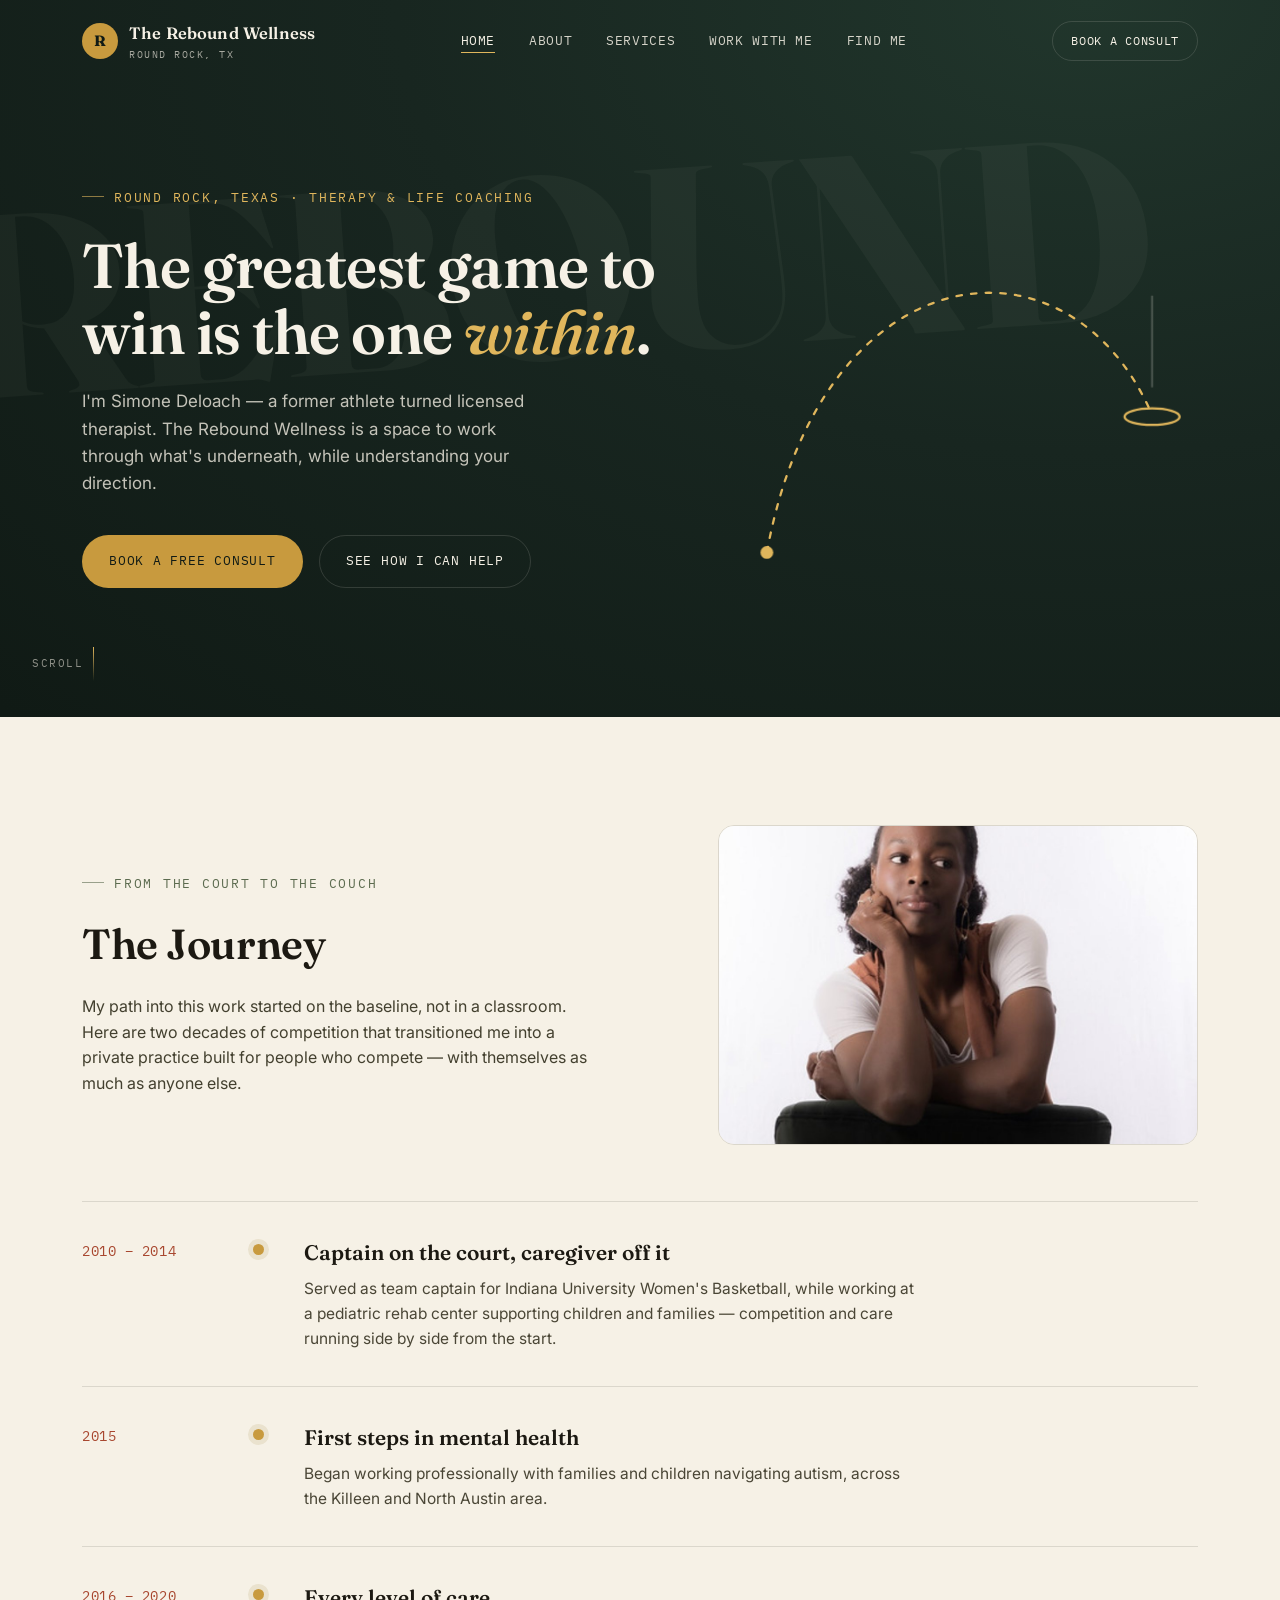
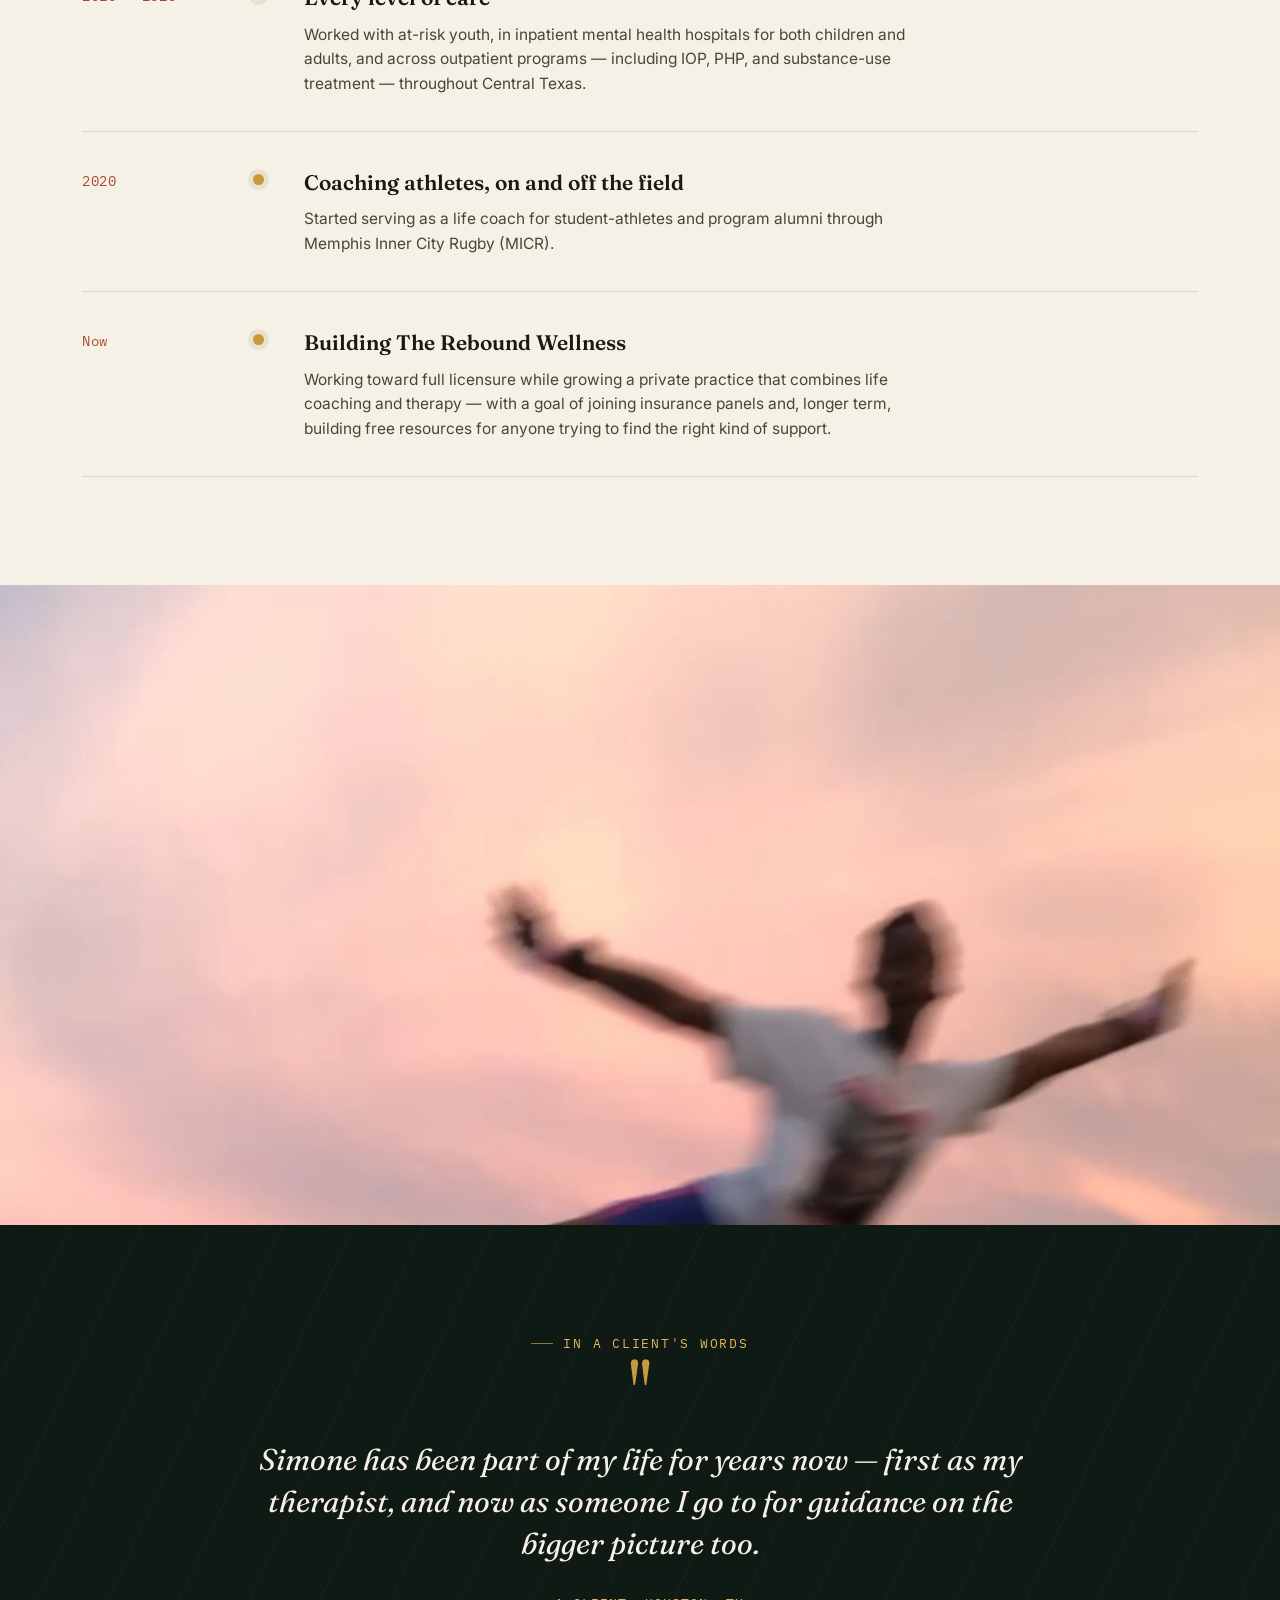
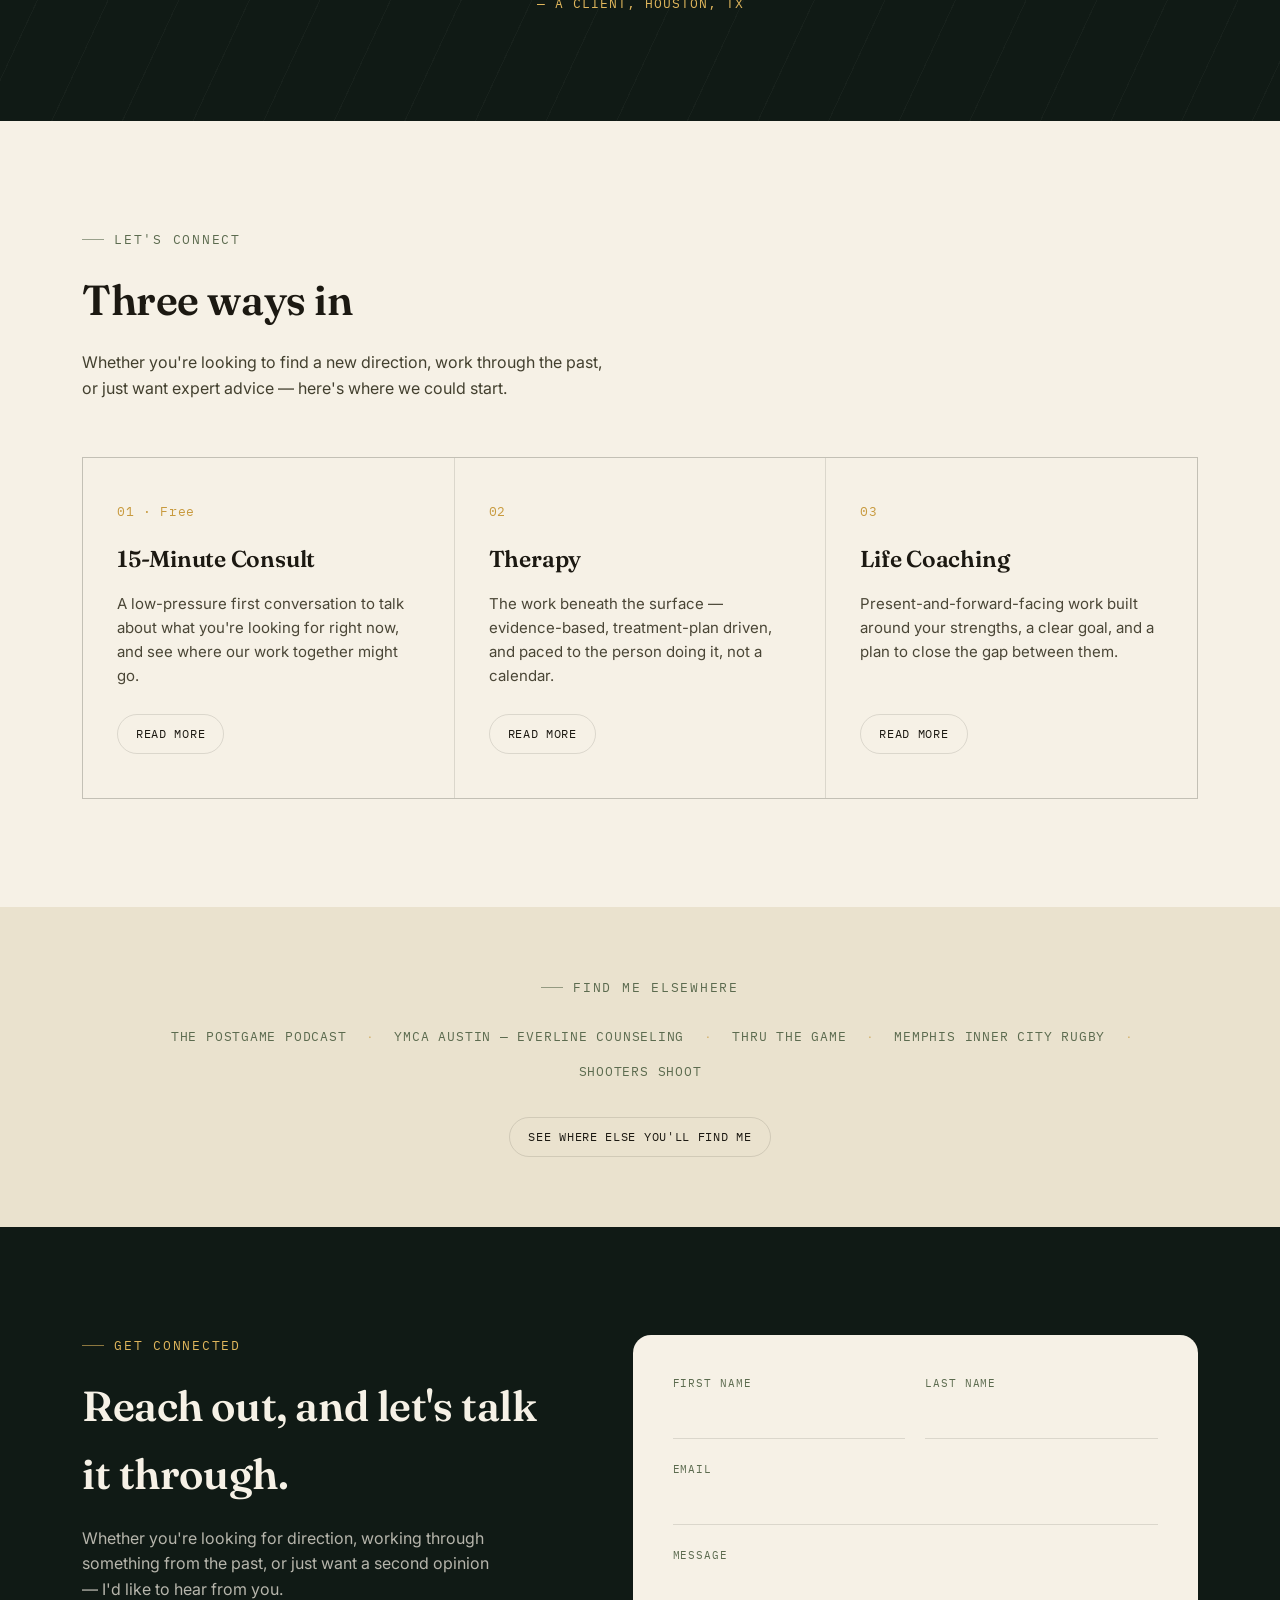
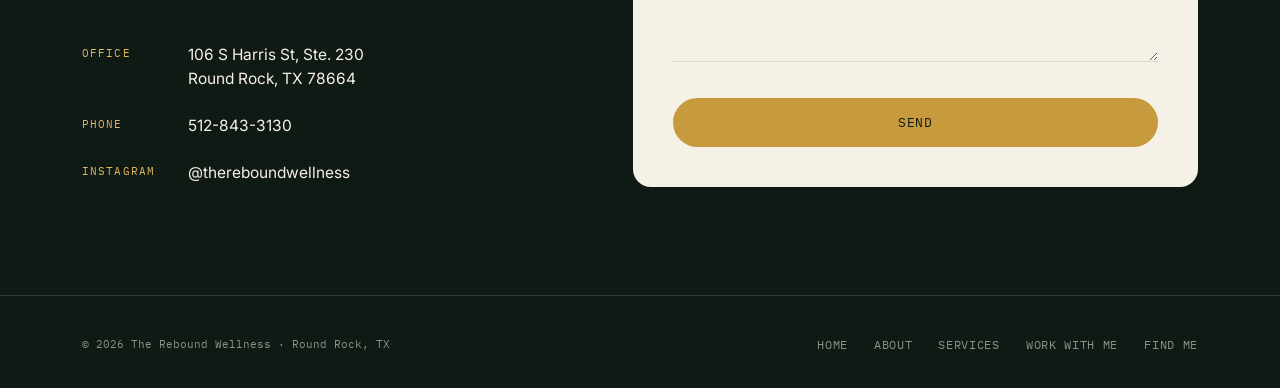
==== index.html @ 0055c091 "Split the Journey photos: portrait beside the text, skate shot restored The studio portrait now sits" ====
<!DOCTYPE html>
<html lang="en">
<head>
<meta charset="UTF-8">
<meta name="viewport" content="width=device-width, initial-scale=1.0">
<title>The Rebound Wellness | Therapy &amp; Life Coaching | Round Rock, TX</title>
<meta name="description" content="Therapy and life coaching with Simone Deloach — a former athlete turned licensed therapist, based in Round Rock, Texas.">
<link rel="preconnect" href="https://fonts.googleapis.com">
<link rel="preconnect" href="https://fonts.gstatic.com" crossorigin>
<link href="https://fonts.googleapis.com/css2?family=Fraunces:ital,opsz,wght@0,9..144,300..900;1,9..144,300..900&family=Inter:wght@400;500;600;700&family=IBM+Plex+Mono:wght@400;500&display=swap" rel="stylesheet">
<link rel="stylesheet" href="styles.css">
</head>
<body>

<nav class="nav" id="nav">
  <div class="wrap nav__row">
    <a href="index.html" class="nav__mark">
      <span class="nav__badge">R</span>
      <span class="nav__word">The Rebound Wellness<span>Round Rock, TX</span></span>
    </a>
    <div class="nav__links">
      <a href="index.html" class="is-active">Home</a>
      <a href="about.html">About</a>
      <a href="services.html">Services</a>
      <a href="work-with-me.html">Work With Me</a>
      <a href="find-me.html">Find Me</a>
    </div>
    <div class="nav__right">
      <a href="work-with-me.html" class="btn btn--ghost-dark btn--small">Book a Consult</a>
      <button class="nav__burger" id="burgerBtn" aria-label="Open menu"><span></span><span></span><span></span></button>
    </div>
  </div>
</nav>

<div class="mobile-menu" id="mobileMenu">
  <button class="mobile-close" id="mobileClose" aria-label="Close menu">&times;</button>
  <a href="index.html" class="is-active">Home</a>
  <a href="about.html">About</a>
  <a href="services.html">Services</a>
  <a href="work-with-me.html">Work With Me</a>
  <a href="find-me.html">Find Me</a>
</div>

<header class="hero" id="home">
  <div class="hero__bgword" aria-hidden="true">REBOUND</div>
  <div class="wrap hero__grid">
    <div>
      <div class="eyebrow eyebrow--gold hero__eyebrow">Round Rock, Texas · Therapy &amp; Life Coaching</div>
      <h1>The greatest game to win is the one <em>within</em>.</h1>
      <p class="hero__sub">I'm Simone Deloach — a former athlete turned licensed therapist. The Rebound Wellness is a space to work through what's underneath, while understanding your direction.</p>
      <div class="hero__ctas">
        <a href="work-with-me.html" class="btn btn--gold">Book a free consult</a>
        <a href="services.html" class="btn btn--ghost-dark">See how I can help</a>
      </div>
    </div>
    <div class="hero__visual" aria-hidden="true">
      <svg viewBox="0 0 520 460" fill="none">
        <path class="arc-path" d="M50,410 C 110,80 380,50 470,260" stroke="#E0B65C" stroke-width="2.5" stroke-linecap="round"/>
        <circle class="arc-ball" cx="50" cy="410" r="7" fill="#E0B65C"/>
        <g class="arc-hoop-ring">
          <line x1="470" y1="230" x2="470" y2="130" stroke="#F6F1E6" stroke-opacity="0.25" stroke-width="2"/>
          <ellipse cx="470" cy="262" rx="30" ry="9" stroke="#E0B65C" stroke-width="2.5"/>
        </g>
      </svg>
    </div>
  </div>
  <div class="hero__scroll"><span>Scroll</span><span class="hero__scroll-line"></span></div>
</header>

<section class="journey" id="journey">
  <div class="wrap">
    <div class="journey__head">
      <div class="section-head">
        <div class="eyebrow eyebrow--moss">From the Court to the Couch</div>
        <h2>The Journey</h2>
        <p>My path into this work started on the baseline, not in a classroom. Here are two decades of competition that transitioned me into a private practice built for people who compete — with themselves as much as anyone else.</p>
      </div>
      <div class="journey__photo">
        <img src="images/simone-portrait.jpg" alt="Simone Deloach in a quiet, thoughtful studio portrait">
      </div>
    </div>
    <div class="timeline">
      <div class="tl-item">
        <div class="tl-item__date">2010 – 2014</div>
        <div class="tl-item__rail"><div class="tl-item__dot"></div></div>
        <div>
          <div class="tl-item__title">Captain on the court, caregiver off it</div>
          <p class="tl-item__body">Served as team captain for Indiana University Women's Basketball, while working at a pediatric rehab center supporting children and families — competition and care running side by side from the start.</p>
        </div>
      </div>
      <div class="tl-item">
        <div class="tl-item__date">2015</div>
        <div class="tl-item__rail"><div class="tl-item__dot"></div></div>
        <div>
          <div class="tl-item__title">First steps in mental health</div>
          <p class="tl-item__body">Began working professionally with families and children navigating autism, across the Killeen and North Austin area.</p>
        </div>
      </div>
      <div class="tl-item">
        <div class="tl-item__date">2016 – 2020</div>
        <div class="tl-item__rail"><div class="tl-item__dot"></div></div>
        <div>
          <div class="tl-item__title">Every level of care</div>
          <p class="tl-item__body">Worked with at-risk youth, in inpatient mental health hospitals for both children and adults, and across outpatient programs — including IOP, PHP, and substance-use treatment — throughout Central Texas.</p>
        </div>
      </div>
      <div class="tl-item">
        <div class="tl-item__date">2020</div>
        <div class="tl-item__rail"><div class="tl-item__dot"></div></div>
        <div>
          <div class="tl-item__title">Coaching athletes, on and off the field</div>
          <p class="tl-item__body">Started serving as a life coach for student-athletes and program alumni through Memphis Inner City Rugby (MICR).</p>
        </div>
      </div>
      <div class="tl-item">
        <div class="tl-item__date">Now</div>
        <div class="tl-item__rail"><div class="tl-item__dot"></div></div>
        <div>
          <div class="tl-item__title">Building The Rebound Wellness</div>
          <p class="tl-item__body">Working toward full licensure while growing a private practice that combines life coaching and therapy — with a goal of joining insurance panels and, longer term, building free resources for anyone trying to find the right kind of support.</p>
        </div>
      </div>
    </div>
  </div>
</section>

<section class="action-photo">
  <img src="images/simone-skating.jpg" alt="Simone roller skating on a basketball court at sunset">
</section>

<section class="quote-band">
  <div class="wrap">
    <div class="quote-inner">
      <div class="eyebrow eyebrow--gold eyebrow--center">In a Client's Words</div>
      <div class="quote-mark">"</div>
      <p class="quote-text">Simone has been part of my life for years now — first as my therapist, and now as someone I go to for guidance on the bigger picture too.</p>
      <div class="quote-cite">— A client, Houston, TX</div>
    </div>
  </div>
</section>

<section class="services" id="services">
  <div class="wrap">
    <div class="section-head">
      <div class="eyebrow eyebrow--moss">Let's Connect</div>
      <h2>Three ways in</h2>
      <p>Whether you're looking to find a new direction, work through the past, or just want expert advice — here's where we could start.</p>
    </div>
    <div class="service-grid">
      <div class="service-card">
        <div class="service-card__num">01 · Free</div>
        <h3>15-Minute Consult</h3>
        <p>A low-pressure first conversation to talk about what you're looking for right now, and see where our work together might go.</p>
        <a href="services.html" class="btn btn--ghost-light btn--small">Read more</a>
      </div>
      <div class="service-card">
        <div class="service-card__num">02</div>
        <h3>Therapy</h3>
        <p>The work beneath the surface — evidence-based, treatment-plan driven, and paced to the person doing it, not a calendar.</p>
        <a href="services.html" class="btn btn--ghost-light btn--small">Read more</a>
      </div>
      <div class="service-card">
        <div class="service-card__num">03</div>
        <h3>Life Coaching</h3>
        <p>Present-and-forward-facing work built around your strengths, a clear goal, and a plan to close the gap between them.</p>
        <a href="services.html" class="btn btn--ghost-light btn--small">Read more</a>
      </div>
    </div>
  </div>
</section>

<section class="partners">
  <div class="wrap">
    <div class="partners__label eyebrow eyebrow--moss eyebrow--center">Find Me Elsewhere</div>
    <div class="partners__row">
      <span class="mark">The PostGame Podcast</span><span class="sep">·</span>
      <span class="mark">YMCA Austin — Everline Counseling</span><span class="sep">·</span>
      <span class="mark">Thru The Game</span><span class="sep">·</span>
      <span class="mark">Memphis Inner City Rugby</span><span class="sep">·</span>
      <span class="mark">Shooters Shoot</span>
    </div>
    <div class="partners__more"><a href="find-me.html" class="btn btn--ghost-light btn--small">See where else you'll find me</a></div>
  </div>
</section>

<section class="contact" id="connect">
  <div class="wrap contact__grid">
    <div>
      <div class="eyebrow eyebrow--gold">Get Connected</div>
      <h2>Reach out, and let's talk it through.</h2>
      <p class="contact__intro">Whether you're looking for direction, working through something from the past, or just want a second opinion — I'd like to hear from you.</p>
      <div class="contact__info">
        <div class="contact__info-item">
          <div class="contact__info-label">Office</div>
          <div class="contact__info-value">106 S Harris St, Ste. 230<br>Round Rock, TX 78664</div>
        </div>
        <div class="contact__info-item">
          <div class="contact__info-label">Phone</div>
          <div class="contact__info-value"><a href="tel:5128433130">512-843-3130</a></div>
        </div>
        <div class="contact__info-item">
          <div class="contact__info-label">Instagram</div>
          <div class="contact__info-value"><a href="https://www.instagram.com/thereboundwellness/" target="_blank" rel="noopener">@thereboundwellness</a></div>
        </div>
      </div>
    </div>

    <div class="form-panel" id="formPanel">
      <form id="contactForm">
        <div class="form-row">
          <div class="field">
            <label for="fname">First name</label>
            <input type="text" id="fname" required>
          </div>
          <div class="field">
            <label for="lname">Last name</label>
            <input type="text" id="lname" required>
          </div>
        </div>
        <div class="field">
          <label for="email">Email</label>
          <input type="email" id="email" required>
        </div>
        <div class="field">
          <label for="message">Message</label>
          <textarea id="message" required></textarea>
        </div>
        <button type="submit" class="btn btn--gold">Send</button>
      </form>
      <div class="form-note" id="formNote">Thanks for reaching out — I'll be in touch soon.</div>
    </div>
  </div>
</section>

<footer>
  <div class="wrap footer__row">
    <div class="footer__fine">© <span id="year"></span> The Rebound Wellness · Round Rock, TX</div>
    <div class="footer__links">
      <a href="index.html">Home</a>
      <a href="about.html">About</a>
      <a href="services.html">Services</a>
      <a href="work-with-me.html">Work With Me</a>
      <a href="find-me.html">Find Me</a>
    </div>
  </div>
</footer>

<script src="script.js"></script>
</body>
</html>
---- styles.css ----
/* ==========================================================================
   The Rebound Wellness — shared design system
   ========================================================================== */

:root{
  --court:#182620;
  --court-deep:#101a15;
  --bone:#F6F1E6;
  --bone-dim:#EAE2CE;
  --gold:#C89A3E;
  --gold-bright:#E0B65C;
  --ember:#A8472F;
  --moss:#5C6B4F;
  --ink:#1C1912;
  --line-on-dark: rgba(246,241,230,0.14);
  --line-on-light: rgba(28,25,18,0.12);

  --font-display: 'Fraunces', serif;
  --font-body: 'Inter', sans-serif;
  --font-mono: 'IBM Plex Mono', monospace;

  --wrap: 1180px;
}

*{ box-sizing: border-box; margin:0; padding:0; }
html{ scroll-behavior: smooth; scroll-padding-top: 90px; }
body{
  background: var(--bone);
  color: var(--ink);
  font-family: var(--font-body);
  font-size: 16px;
  line-height: 1.6;
  -webkit-font-smoothing: antialiased;
}
img,svg{ display:block; max-width:100%; }
a{ color: inherit; text-decoration:none; }
ul{ list-style:none; }
button{ font-family: inherit; cursor:pointer; }
.wrap{ width: 100%; max-width: var(--wrap); margin: 0 auto; padding: 0 32px; }

.eyebrow{
  font-family: var(--font-mono);
  font-size: 12.5px;
  letter-spacing: 0.14em;
  text-transform: uppercase;
  display:flex; align-items:center; gap:10px;
}
.eyebrow::before{
  content:""; width:22px; height:1px; background: currentColor; opacity:0.6;
}
.eyebrow--gold{ color: var(--gold-bright); }
.eyebrow--moss{ color: var(--moss); }
.eyebrow--center{ justify-content:center; }

h1,h2,h3{ font-family: var(--font-display); font-weight: 600; letter-spacing: -0.01em; }

.btn{
  display:inline-flex; align-items:center; gap:10px;
  font-family: var(--font-mono);
  font-size: 13px; letter-spacing:0.06em; text-transform: uppercase;
  padding: 15px 26px;
  border-radius: 999px;
  border: 1px solid transparent;
  background:none;
  transition: transform 0.25s ease, background 0.25s ease, color 0.25s ease, border-color .25s ease;
}
.btn:hover{ transform: translateY(-2px); }
.btn--gold{ background: var(--gold); color: var(--court-deep); }
.btn--gold:hover{ background: var(--gold-bright); }
.btn--ghost-dark{ border-color: var(--line-on-dark); color: var(--bone); }
.btn--ghost-dark:hover{ border-color: var(--gold-bright); color: var(--gold-bright); }
.btn--ghost-light{ border-color: var(--line-on-light); color: var(--ink); }
.btn--ghost-light:hover{ border-color: var(--ember); color: var(--ember); }
.btn--small{ padding: 10px 18px; font-size:11.5px; }

/* ---------- NAV ---------- */
.nav{
  position: fixed; top:0; left:0; right:0; z-index: 100;
  padding: 20px 0;
  transition: background .35s ease, padding .35s ease, border-color .35s ease;
  border-bottom: 1px solid transparent;
}
.nav.is-scrolled{
  background: rgba(246,241,230,0.92);
  backdrop-filter: blur(10px);
  padding: 13px 0;
  border-bottom-color: var(--line-on-light);
}
/* interior pages start with a dark hero already, so the nav needs to sit
   readably before scroll too — pages without the tall animated hero opt
   into .nav--solid to render on a bone background from the start */
.nav--solid{ background: rgba(246,241,230,0.92); backdrop-filter: blur(10px); border-bottom-color: var(--line-on-light); }
.nav--solid .nav__mark, .nav--solid .nav__links a, .nav--solid .nav__burger span{ color: var(--ink) !important; }
.nav--solid .nav__burger span{ background: var(--ink); }

.nav__row{ display:flex; align-items:center; justify-content:space-between; }
.nav__mark{ display:flex; align-items:center; gap:11px; color: var(--bone); }
.nav.is-scrolled .nav__mark{ color: var(--ink); }
.nav__badge{
  width:36px; height:36px; border-radius:50%;
  background: var(--gold);
  color: var(--court-deep);
  font-family: var(--font-display); font-weight:700; font-size:15px;
  display:flex; align-items:center; justify-content:center;
  flex-shrink:0;
}
.nav__word{ font-family: var(--font-display); font-size:16.5px; font-weight:600; letter-spacing:0.01em; }
.nav__word span{ display:block; font-family: var(--font-mono); font-size:9.5px; letter-spacing:0.16em; text-transform:uppercase; opacity:0.65; font-weight:400; margin-top:1px;}

.nav__links{ display:flex; align-items:center; gap:34px; }
.nav__links a{
  font-family: var(--font-mono); font-size:12.5px; letter-spacing:0.05em; text-transform:uppercase;
  color: var(--bone); opacity:0.85; position:relative; padding-bottom:3px;
}
.nav.is-scrolled .nav__links a{ color: var(--ink); }
.nav__links a::after{
  content:""; position:absolute; left:0; bottom:0; width:0; height:1px; background: var(--gold-bright);
  transition: width .25s ease;
}
.nav__links a:hover::after{ width:100%; }
.nav__links a.is-active{ opacity:1; }
.nav__links a.is-active::after{ width:100%; }
.nav__right{ display:flex; align-items:center; gap:22px; }

.nav__burger{
  display:none; flex-direction:column; gap:5px; background:none; border:none; padding:6px;
}
.nav__burger span{ width:22px; height:2px; background: var(--bone); display:block; }
.nav.is-scrolled .nav__burger span{ background: var(--ink); }

.mobile-menu{
  position: fixed; inset:0; background: var(--court-deep); z-index: 99;
  display:flex; flex-direction:column; align-items:center; justify-content:center; gap:28px;
  transform: translateY(-100%); transition: transform .4s ease;
}
.mobile-menu.is-open{ transform: translateY(0); }
.mobile-menu a{ font-family: var(--font-display); font-size: 30px; color: var(--bone); }
.mobile-menu a:hover{ color: var(--gold-bright); }
.mobile-menu a.is-active{ color: var(--gold-bright); }
.mobile-close{ position:absolute; top:24px; right:28px; background:none; border:none; color:var(--bone); font-size:28px; }

/* ---------- HOME HERO (index.html only) ---------- */
.hero{
  position:relative;
  background: radial-gradient(120% 140% at 85% 0%, #21362c 0%, var(--court) 45%, var(--court-deep) 100%);
  color: var(--bone);
  padding: 168px 0 110px;
  overflow:hidden;
}
.hero__bgword{
  position:absolute; top:8%; left:-4%;
  font-family: var(--font-display); font-weight:700; font-size: 260px;
  color: rgba(246,241,230,0.035);
  letter-spacing: -0.03em; white-space:nowrap; transform: rotate(-4deg);
  pointer-events:none; user-select:none;
}
.hero__grid{
  position:relative; z-index:2;
  display:grid; grid-template-columns: 1.05fr 0.85fr; gap:50px; align-items:center;
}
.hero__eyebrow{ margin-bottom: 26px; }
.hero h1{
  font-size: clamp(38px, 5vw, 62px);
  line-height: 1.06;
  max-width: 640px;
}
.hero h1 em{ font-style: italic; color: var(--gold-bright); font-weight:500; }
.hero__sub{
  margin-top: 24px; max-width: 460px;
  font-size: 17px; color: rgba(246,241,230,0.78);
}
.hero__ctas{ margin-top: 38px; display:flex; gap:16px; flex-wrap:wrap; }

.hero__visual{ position:relative; width:100%; aspect-ratio: 1/0.92; }
.hero__visual svg{ width:100%; height:100%; }
.arc-path{
  stroke-dasharray: 6 10;
  stroke-dashoffset: 900;
  animation: draw-arc 2.4s 0.4s cubic-bezier(.4,.1,.2,1) forwards;
}
.arc-hoop-ring{ opacity:0; animation: fade-in 0.6s 2.2s ease forwards; }
.arc-ball{
  opacity:0; transform-origin: center;
  animation: fade-in 0.4s 2.1s ease forwards, pulse-ball 2.4s 2.5s ease-in-out infinite;
}
@keyframes draw-arc{ to{ stroke-dashoffset: 0; } }
@keyframes fade-in{ to{ opacity:1; } }
@keyframes pulse-ball{
  0%,100%{ transform: scale(1); opacity:1; }
  50%{ transform: scale(1.35); opacity:0.55; }
}
@media (prefers-reduced-motion: reduce){
  .arc-path{ animation:none; stroke-dashoffset:0; }
  .arc-hoop-ring,.arc-ball{ animation:none; opacity:1; }
}

.hero__scroll{
  position:absolute; bottom:36px; left:32px; z-index:2;
  display:flex; align-items:center; gap:10px;
  font-family: var(--font-mono); font-size:11px; letter-spacing:0.14em; text-transform:uppercase;
  color: rgba(246,241,230,0.55);
}
.hero__scroll-line{ width:1px; height:34px; background: linear-gradient(var(--gold-bright), transparent); }

/* ---------- INTERIOR PAGE HERO (about/services/work-with-me/find-me) ---------- */
.page-hero{
  position:relative; overflow:hidden;
  background: radial-gradient(120% 160% at 15% 0%, #21362c 0%, var(--court) 45%, var(--court-deep) 100%);
  color: var(--bone);
  padding: 168px 0 84px;
}
.page-hero__corner{
  position:absolute; top:26px; right:32px; width:110px; height:110px; opacity:0.55;
}
.page-hero h1{ font-size: clamp(34px,4.6vw,52px); margin-top:16px; max-width:640px; }
.page-hero p{ margin-top:18px; max-width:480px; font-size:16.5px; color: rgba(246,241,230,0.78); }
.page-hero__ctas{ margin-top:32px; display:flex; gap:16px; flex-wrap:wrap; }

.page-hero__grid{ position:relative; z-index:2; display:grid; grid-template-columns: 1.15fr 0.85fr; gap:50px; align-items:center; }
.page-hero__photo img{
  width:100%; max-width:400px; height:auto; display:block;
  border-radius:20px; border:1px solid var(--line-on-dark);
}

/* ---------- SECTION SHARED ---------- */
section{ padding: 108px 0; }
.section--tight{ padding: 84px 0; }
.section-head{ max-width: 620px; margin-bottom: 56px; }
.section-head h2{ font-size: clamp(30px,3.4vw,42px); margin-top:18px; }
.section-head p{ margin-top:16px; color: #43402f; font-size:16px; max-width:520px; }
.section-head--center{ margin-left:auto; margin-right:auto; text-align:center; }
.section-head--center p{ margin-left:auto; margin-right:auto; }
.section-head--center .eyebrow{ justify-content:center; }

/* ---------- JOURNEY / TIMELINE ---------- */
.journey{ background: var(--bone); position:relative; }
.journey__head{ display:grid; grid-template-columns: 1.1fr 0.9fr; gap:50px; align-items:center; margin-bottom:56px; }
.journey__head .section-head{ margin-bottom:0; }
.journey__photo{ position:relative; overflow:hidden; height:320px; border-radius:16px; border:1px solid var(--line-on-light); }
.journey__photo img{ width:100%; height:100%; object-fit:cover; object-position: 50% 15%; display:block; }
.timeline{ border-top: 1px solid var(--line-on-light); }
.tl-item{
  display:grid; grid-template-columns: 130px 40px 1fr;
  gap: 0 26px;
  padding: 34px 0;
  border-bottom: 1px solid var(--line-on-light);
}
.tl-item__date{
  font-family: var(--font-mono); font-size:14px; letter-spacing:0.04em; color: var(--ember);
  padding-top:4px;
}
.tl-item__rail{ display:flex; justify-content:center; }
.tl-item__dot{
  width:11px; height:11px; border-radius:50%; background: var(--gold); margin-top:8px;
  box-shadow: 0 0 0 5px var(--bone-dim);
}
.tl-item__title{ font-family: var(--font-display); font-size:21px; font-weight:600; margin-bottom:8px; }
.tl-item__body{ color:#4a4636; max-width: 620px; font-size:15.5px; }

/* ---------- ACTION PHOTO (full-bleed) ---------- */
.action-photo{ position:relative; height: min(78vh, 640px); overflow:hidden; padding:0; }
.action-photo img{ width:100%; height:100%; object-fit:cover; object-position: 50% 18%; display:block; }

/* ---------- QUOTE ---------- */
.quote-band{
  background: var(--court-deep); color: var(--bone);
  position:relative; overflow:hidden;
}
.quote-band::before{
  content:""; position:absolute; inset:0;
  background-image: repeating-linear-gradient(115deg, rgba(246,241,230,0.03) 0 1px, transparent 1px 64px);
}
.quote-inner{ position:relative; max-width: 780px; margin:0 auto; text-align:center; }
.quote-mark{
  font-family: var(--font-display); font-size:80px; color: var(--gold); line-height:1; margin-bottom:6px;
}
.quote-text{
  font-family: var(--font-display); font-weight:400; font-style:italic;
  font-size: clamp(22px,2.6vw,30px); line-height:1.4; color: var(--bone);
}
.quote-cite{
  margin-top: 28px; font-family: var(--font-mono); font-size:12.5px; letter-spacing:0.08em;
  text-transform:uppercase; color: var(--gold-bright);
}

/* ---------- SERVICES ---------- */
.services{ background: var(--bone); }
.service-grid{ display:grid; grid-template-columns: repeat(3,1fr); gap:1px; background: var(--line-on-light); border:1px solid var(--line-on-light); }
.service-card{
  background: var(--bone); padding: 44px 34px;
  display:flex; flex-direction:column; min-height: 340px;
  transition: background .3s ease;
}
.service-card:hover{ background: var(--bone-dim); }
.service-card__num{ font-family: var(--font-mono); font-size:13px; color: var(--gold); letter-spacing:0.05em; }
.service-card h3{ font-size:23px; margin-top:18px; margin-bottom:14px; }
.service-card p{ color:#4a4636; font-size:15px; flex-grow:1; }
.service-card .btn{ align-self:flex-start; margin-top:24px; }

/* ---------- PARTNERS strip (teaser row) ---------- */
.partners{ padding: 70px 0; background: var(--bone-dim); }
.partners__row{ display:flex; flex-wrap:wrap; align-items:center; justify-content:center; gap: 14px 0; }
.partners__row span.mark{ font-family: var(--font-mono); font-size:13px; letter-spacing:0.06em; text-transform:uppercase; color: var(--moss); padding: 0 22px; }
.partners__row span.sep{ color: var(--gold); opacity:0.7; font-size:13px; }
.partners__label{ text-align:center; margin-bottom:30px; }
.partners__more{ text-align:center; margin-top:34px; }

/* ---------- SPOTLIGHTS (Find Me page) ---------- */
.spotlight{
  display:grid; grid-template-columns: 90px 1fr; gap:0 30px;
  padding: 48px 0; border-bottom: 1px solid var(--line-on-light);
  align-items:start;
}
.spotlight:first-child{ border-top: 1px solid var(--line-on-light); }
.spotlight__num{ font-family: var(--font-mono); font-size:15px; color: var(--gold); padding-top:6px; }
.spotlight__body h3{ font-size:26px; margin-bottom:14px; }
.spotlight__body p{ color:#4a4636; font-size:15.5px; max-width:640px; margin-bottom:16px; }
.spotlight__title{ display:flex; align-items:center; gap:16px; flex-wrap:wrap; margin-bottom:14px; }
.spotlight__title h3{ margin-bottom:0; }
.spotlight__logo{ height:28px; width:auto; display:block; }

/* ---------- NOTICE CARD (full Good Faith Estimate section) ---------- */
.notice{ background: var(--bone); }
.notice-card{
  background: var(--bone-dim); border:1px solid var(--line-on-light); border-radius: 18px;
  padding: 46px 50px;
}
.notice-card h3{ font-size:22px; margin-top:14px; margin-bottom:16px; }
.notice-card p{ color:#4a4636; font-size:15px; max-width:760px; margin-bottom:14px; }
.notice-card p:last-child{ margin-bottom:0; }
.notice-card a{ color: var(--ember); border-bottom:1px solid rgba(168,71,47,0.35); }

/* ---------- GOOD FAITH STRIP ---------- */
.gfe-strip{ background: var(--court); color: rgba(246,241,230,0.72); padding: 26px 0; font-size:13px; line-height:1.7; }
.gfe-strip .wrap{ display:flex; gap:18px; align-items:flex-start; }
.gfe-strip strong{ color: var(--bone); }
.gfe-strip a{ color: var(--gold-bright); border-bottom:1px solid rgba(224,182,92,0.4); }
.gfe-icon{ font-family: var(--font-mono); color: var(--gold-bright); flex-shrink:0; }

/* ---------- BIO / ABOUT ---------- */
.bio{ background: var(--bone); }
.bio__grid{ display:grid; grid-template-columns: 220px 1fr; gap:50px; align-items:start; }
.bio__badge{
  width:180px; height:180px; border-radius:50%;
  background: radial-gradient(circle at 35% 30%, #21362c, var(--court-deep));
  display:flex; align-items:center; justify-content:center;
  font-family: var(--font-display); font-weight:700; font-size:56px; color: var(--gold-bright);
  border: 1px solid var(--line-on-light);
  overflow: hidden;
}
.bio__badge img{ width:100%; height:100%; object-fit:cover; display:block; }
.bio__name{ font-size: clamp(28px,3vw,38px); margin-bottom:16px; }
.bio__chips{ display:flex; flex-wrap:wrap; gap:10px; margin: 20px 0 26px; }
.bio__chip{
  font-family: var(--font-mono); font-size:12px; letter-spacing:0.04em; text-transform:uppercase;
  padding: 8px 14px; border-radius: 999px; border:1px solid var(--line-on-light); color: var(--moss);
}
.bio__social{ display:flex; gap:22px; margin-top:8px; }
.bio__social a{ font-family: var(--font-mono); font-size:12.5px; letter-spacing:0.05em; text-transform:uppercase; color: var(--ember); }
.bio__social a:hover{ text-decoration: underline; }

.goal-panel{ background: var(--court-deep); color: var(--bone); border-radius: 20px; padding: 56px; margin-top: 90px; }
.goal-panel__grid{ display:grid; grid-template-columns: 1fr auto; gap: 40px; align-items:center; }
.goal-panel h3{ font-size: clamp(24px,2.6vw,30px); margin-top:14px; max-width:560px; }
.goal-panel p{ margin-top:16px; color: rgba(246,241,230,0.78); max-width:560px; font-size:15.5px; }

.newsletter{ background: var(--bone-dim); padding: 80px 0; }
.newsletter__inner{ max-width:560px; margin:0 auto; text-align:center; }
.newsletter__inner h2{ font-size: clamp(26px,3vw,34px); margin-top:14px; }
.newsletter__inner p{ margin-top:14px; color:#4a4636; }
.newsletter__form{ display:flex; gap:12px; margin-top:30px; max-width:420px; margin-left:auto; margin-right:auto; }
.newsletter__form input{
  flex-grow:1; border:1.5px solid var(--line-on-light); background: var(--bone); border-radius: 999px;
  padding: 13px 20px; font-family: var(--font-body); font-size:14.5px; color: var(--ink);
}
.newsletter__form input:focus{ outline:none; border-color: var(--ember); }
.newsletter__note{ display:none; margin-top:18px; font-family: var(--font-mono); font-size:13px; color: var(--moss); }
.newsletter__note.is-visible{ display:block; }
.newsletter.is-sent form{ display:none; }

/* ---------- HOURS / INFO (Work With Me page) ---------- */
.info-grid{ display:grid; grid-template-columns: 1fr 1fr; gap: 60px; }
.info-block h3{ font-size:21px; margin-bottom:22px; }
.hours-table{ width:100%; border-collapse:collapse; }
.hours-table tr{ border-bottom: 1px solid var(--line-on-light); }
.hours-table tr:last-child{ border-bottom:none; }
.hours-table td{ padding: 14px 0; font-size:15px; }
.hours-table td:first-child{ font-family: var(--font-mono); font-size:12.5px; letter-spacing:0.05em; text-transform:uppercase; color: var(--moss); }
.hours-table td:last-child{ text-align:right; color: var(--ink); }
.reach-list{ display:flex; flex-direction:column; gap:18px; }
.reach-list__item{ display:flex; gap:16px; }
.reach-list__label{ font-family: var(--font-mono); font-size:11px; letter-spacing:0.08em; text-transform:uppercase; color: var(--ember); width:80px; flex-shrink:0; padding-top:2px; }
.reach-list__value{ font-size:15.5px; }
.reach-list__value a:hover{ color: var(--ember); }

/* ---------- CONTACT ---------- */
.contact{ background: var(--court-deep); color: var(--bone); }
.contact__grid{ display:grid; grid-template-columns: 0.85fr 1fr; gap:70px; }
.contact h2{ font-size: clamp(30px,3.4vw,42px); margin-top:18px; color:var(--bone); }
.contact__intro{ margin-top:18px; color: rgba(246,241,230,0.72); max-width:420px; font-size:16px; }
.contact__info{ margin-top:40px; display:flex; flex-direction:column; gap:22px; }
.contact__info-item{ display:flex; gap:16px; }
.contact__info-label{ font-family: var(--font-mono); font-size:11px; letter-spacing:0.1em; text-transform:uppercase; color: var(--gold-bright); width:90px; flex-shrink:0; padding-top:2px; }
.contact__info-value{ font-size:15.5px; color: var(--bone); }
.contact__info-value a:hover{ color: var(--gold-bright); }

.form-panel{ background: var(--bone); color: var(--ink); border-radius: 18px; padding: 40px; }
.form-row{ display:grid; grid-template-columns: 1fr 1fr; gap:20px; }
.field{ margin-bottom: 22px; }
.field label{ display:block; font-family: var(--font-mono); font-size:11px; letter-spacing:0.08em; text-transform:uppercase; color: var(--moss); margin-bottom:8px; }
.field input, .field textarea{
  width:100%; border:none; border-bottom: 1.5px solid var(--line-on-light);
  background:transparent; padding: 9px 2px; font-family: var(--font-body); font-size:15px; color: var(--ink);
  transition: border-color .25s ease;
}
.field input:focus, .field textarea:focus{ outline:none; border-color: var(--ember); }
.field textarea{ resize: vertical; min-height:90px; }
.form-panel .btn{ width:100%; justify-content:center; margin-top:6px; }
.form-note{ display:none; text-align:center; padding: 30px 10px; font-family: var(--font-display); font-size:19px; }
.form-note.is-visible{ display:block; }
.form-panel.is-sent form{ display:none; }

/* ---------- CTA BAND (generic, used on interior pages) ---------- */
.cta-band{ background: var(--bone-dim); padding: 80px 0; text-align:center; }
.cta-band h2{ font-size: clamp(26px,3vw,36px); margin-top:14px; }
.cta-band p{ margin-top:14px; color:#4a4636; max-width:480px; margin-left:auto; margin-right:auto; }
.cta-band .btn{ margin-top:30px; }

/* ---------- FOOTER ---------- */
footer{ background: var(--court-deep); color: rgba(246,241,230,0.55); padding: 40px 0 34px; border-top:1px solid var(--line-on-dark); }
.footer__row{ display:flex; justify-content:space-between; align-items:center; flex-wrap:wrap; gap:16px; }
.footer__links{ display:flex; gap:26px; }
.footer__links a{ font-family: var(--font-mono); font-size:11.5px; letter-spacing:0.06em; text-transform:uppercase; }
.footer__links a:hover{ color: var(--gold-bright); }
.footer__fine{ font-family: var(--font-mono); font-size:11px; }

/* ---------- RESPONSIVE ---------- */
@media (max-width: 940px){
  .hero__grid{ grid-template-columns: 1fr; }
  .hero__visual{ max-width: 380px; margin-top:20px; }
  .journey__head{ grid-template-columns: 1fr; gap:28px; }
  .journey__photo{ height: 280px; }
  .page-hero__grid{ grid-template-columns: 1fr; }
  .page-hero__photo{ margin-top:28px; }
  .page-hero__photo img{ max-width: 320px; }
  .service-grid{ grid-template-columns: 1fr; }
  .contact__grid{ grid-template-columns: 1fr; gap:44px; }
  .nav__links, .nav__right .btn--ghost-dark{ display:none; }
  .nav__burger{ display:flex; }
  .tl-item{ grid-template-columns: 90px 26px 1fr; }
  .bio__grid{ grid-template-columns: 1fr; }
  .bio__badge{ width:130px; height:130px; font-size:42px; }
  .goal-panel__grid{ grid-template-columns: 1fr; text-align:left; }
  .info-grid{ grid-template-columns: 1fr; gap:40px; }
}
@media (max-width: 560px){
  .wrap{ padding:0 22px; }
  section{ padding: 78px 0; }
  .journey__photo{ height: 220px; }
  .action-photo{ height: 46vh; }
  .hero{ padding:150px 0 90px; }
  .page-hero{ padding:140px 0 64px; }
  .form-row{ grid-template-columns:1fr; }
  .tl-item{ grid-template-columns: 1fr; gap:6px; }
  .tl-item__rail{ display:none; }
  .hero__scroll{ display:none; }
  .form-panel{ padding:28px; }
  .gfe-strip .wrap{ flex-direction:column; gap:6px; }
  .goal-panel{ padding:34px; }
  .newsletter__form{ flex-direction:column; }
  .spotlight{ grid-template-columns: 1fr; gap:8px; }
}
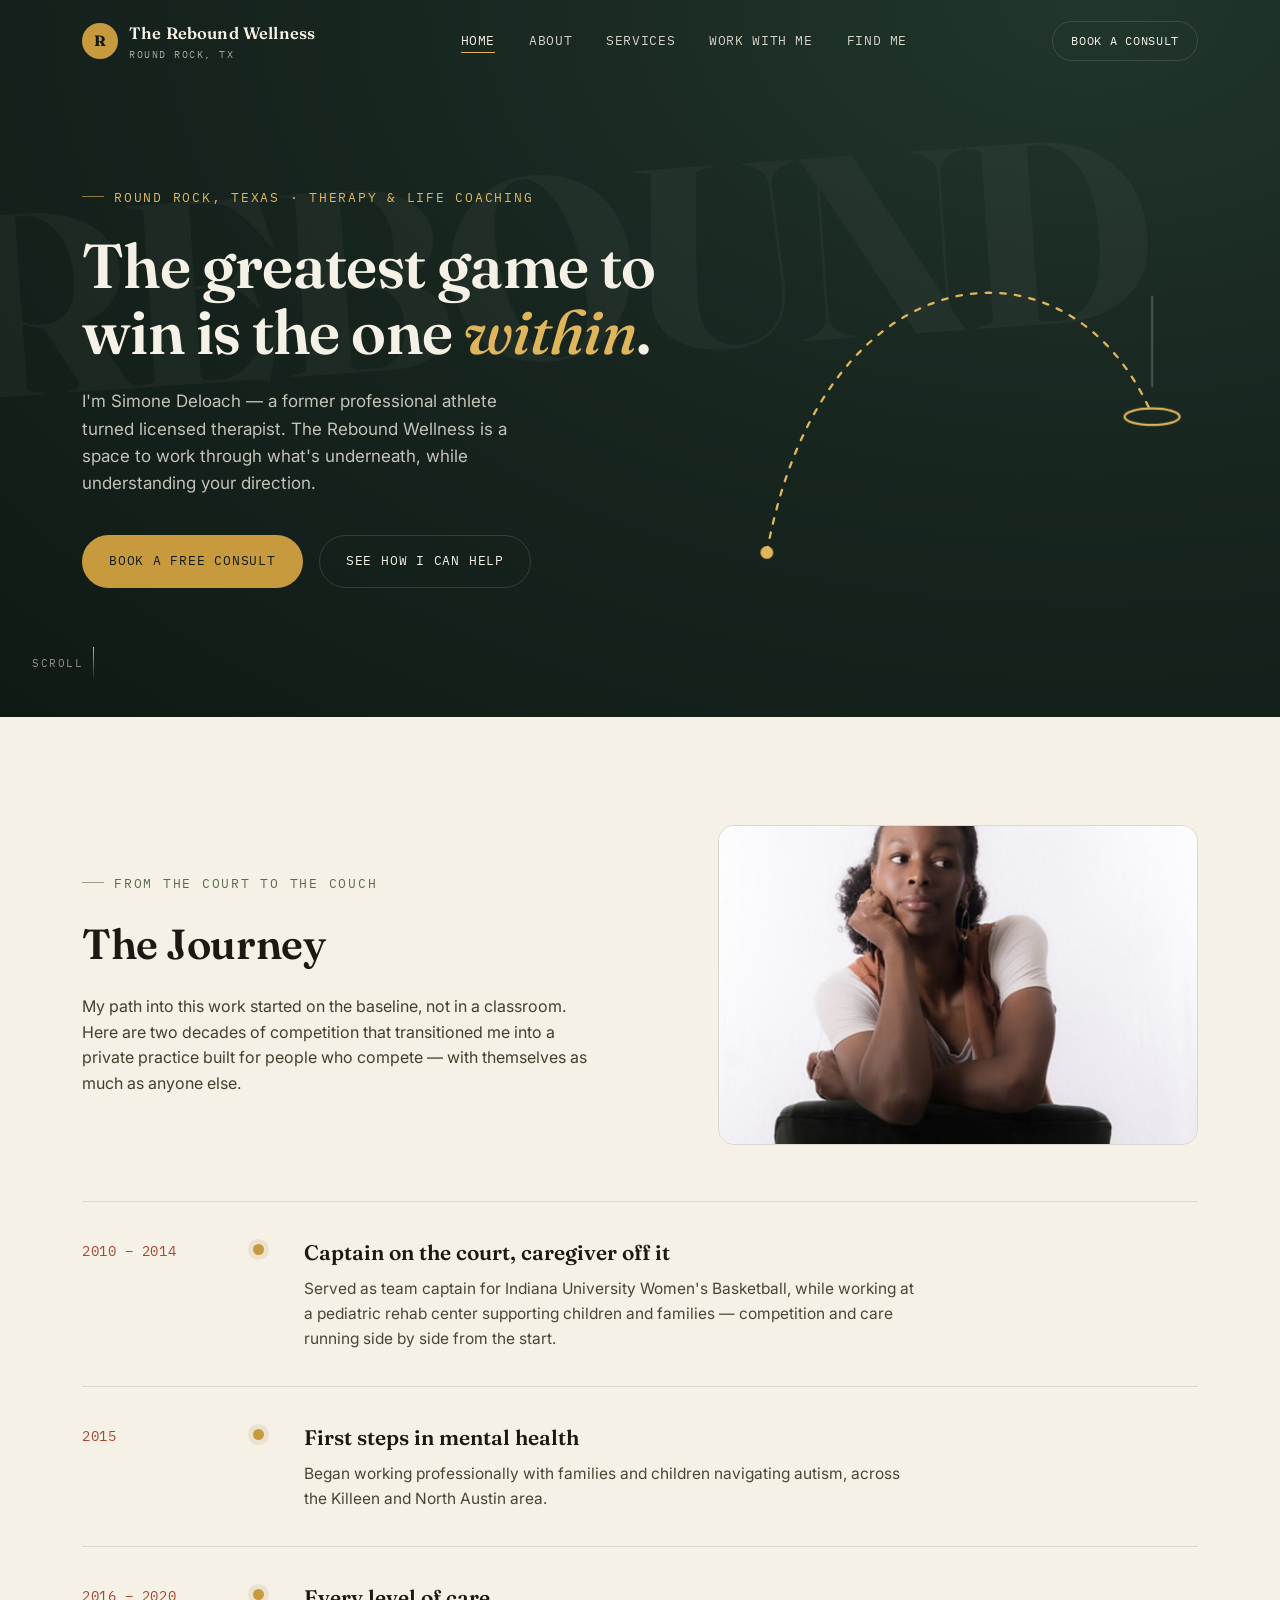
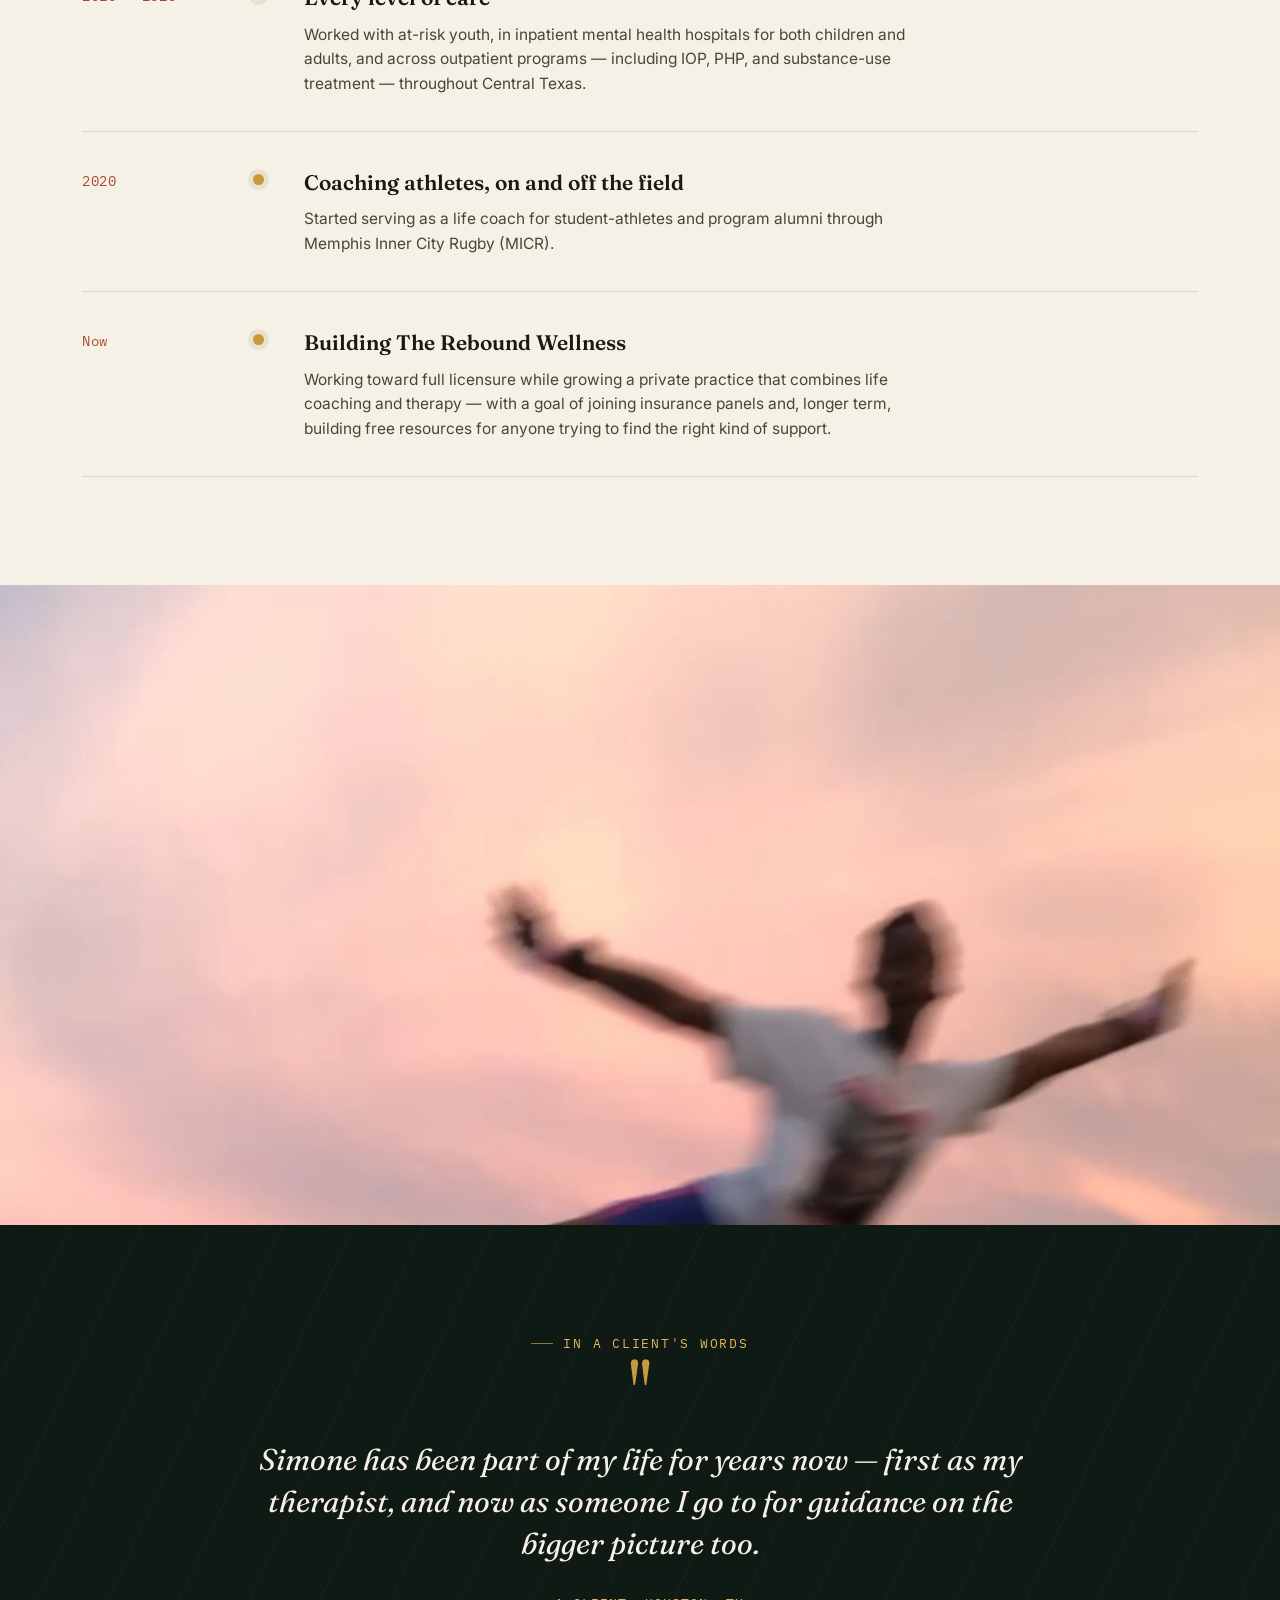
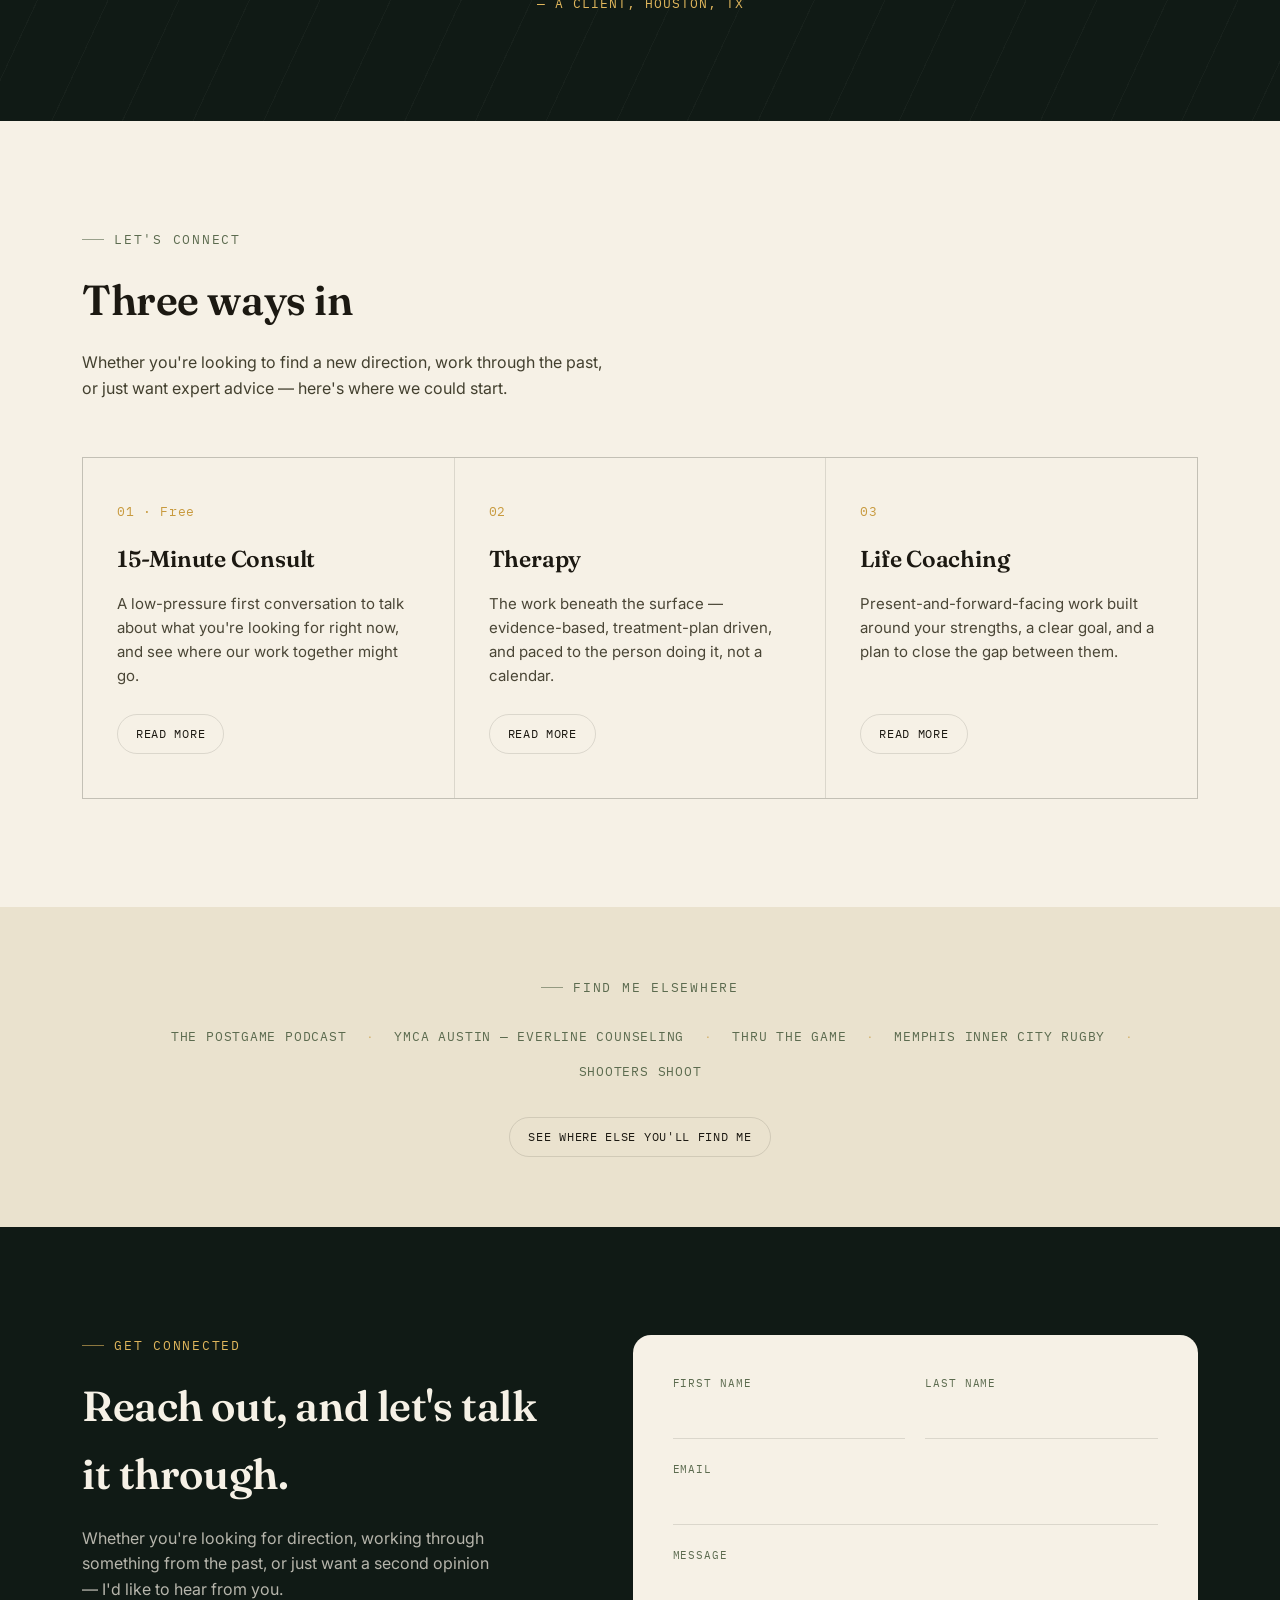
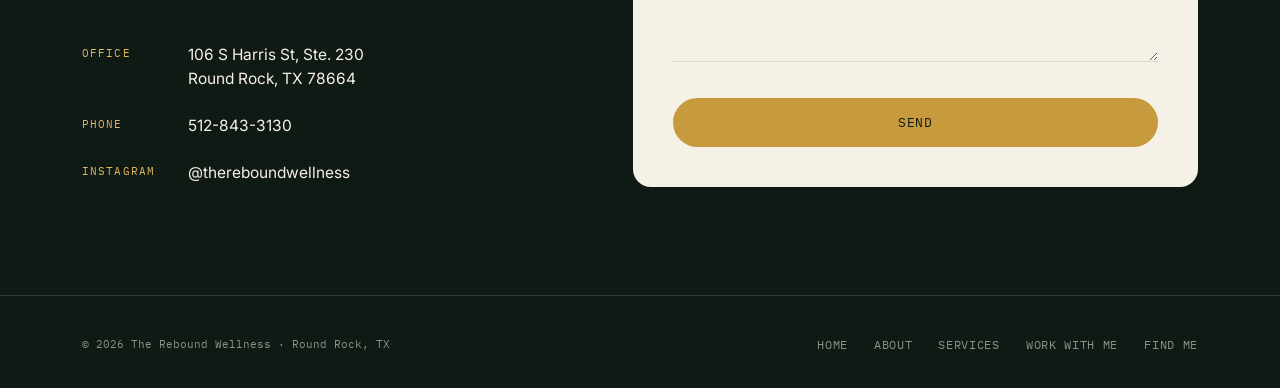
==== commit 19420b51: "Say "former professional athlete" on the home page Co-Authored-By: Claude Sonnet 5 <noreply@anthropi" ====
--- a/index.html
+++ b/index.html
@@ -4,7 +4,7 @@
 <meta charset="UTF-8">
 <meta name="viewport" content="width=device-width, initial-scale=1.0">
 <title>The Rebound Wellness | Therapy &amp; Life Coaching | Round Rock, TX</title>
-<meta name="description" content="Therapy and life coaching with Simone Deloach — a former athlete turned licensed therapist, based in Round Rock, Texas.">
+<meta name="description" content="Therapy and life coaching with Simone Deloach — a former professional athlete turned licensed therapist, based in Round Rock, Texas.">
 <link rel="preconnect" href="https://fonts.googleapis.com">
 <link rel="preconnect" href="https://fonts.gstatic.com" crossorigin>
 <link href="https://fonts.googleapis.com/css2?family=Fraunces:ital,opsz,wght@0,9..144,300..900;1,9..144,300..900&family=Inter:wght@400;500;600;700&family=IBM+Plex+Mono:wght@400;500&display=swap" rel="stylesheet">
@@ -47,7 +47,7 @@
     <div>
       <div class="eyebrow eyebrow--gold hero__eyebrow">Round Rock, Texas · Therapy &amp; Life Coaching</div>
       <h1>The greatest game to win is the one <em>within</em>.</h1>
-      <p class="hero__sub">I'm Simone Deloach — a former athlete turned licensed therapist. The Rebound Wellness is a space to work through what's underneath, while understanding your direction.</p>
+      <p class="hero__sub">I'm Simone Deloach — a former professional athlete turned licensed therapist. The Rebound Wellness is a space to work through what's underneath, while understanding your direction.</p>
       <div class="hero__ctas">
         <a href="work-with-me.html" class="btn btn--gold">Book a free consult</a>
         <a href="services.html" class="btn btn--ghost-dark">See how I can help</a>
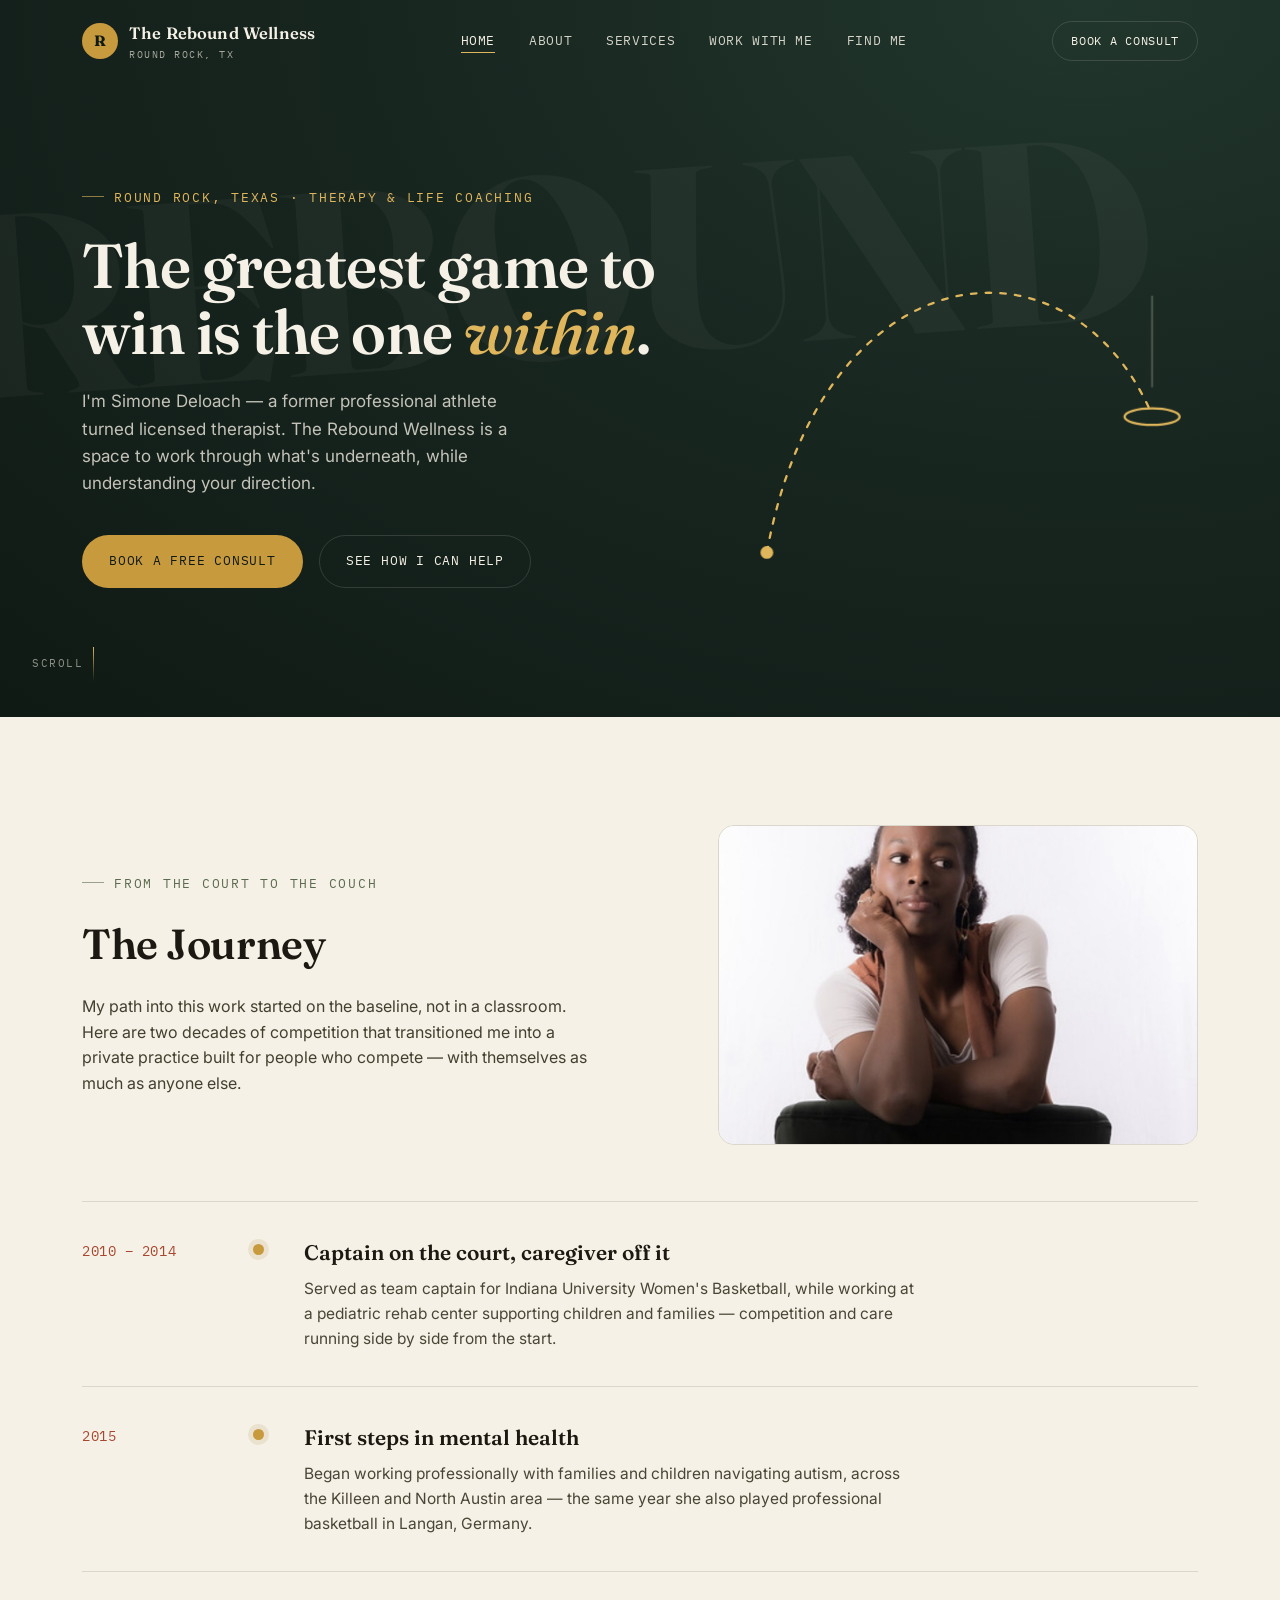
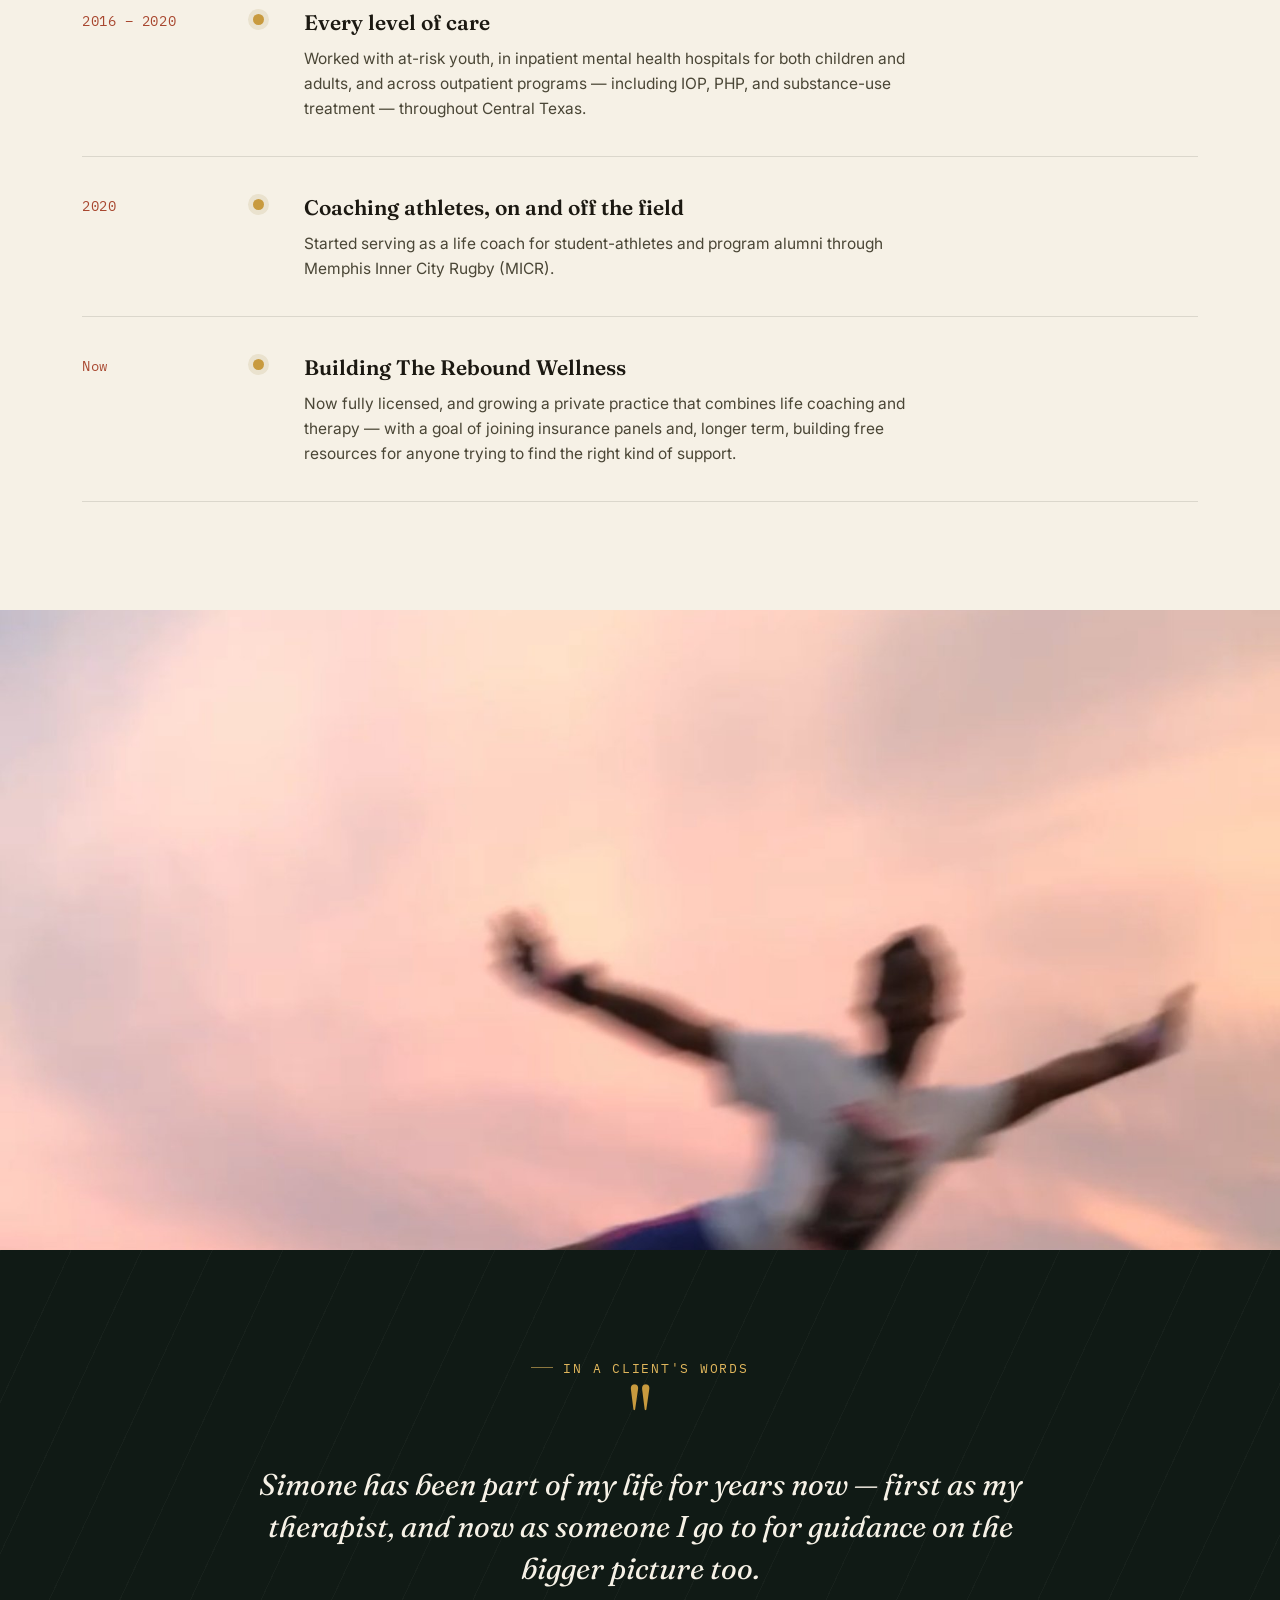
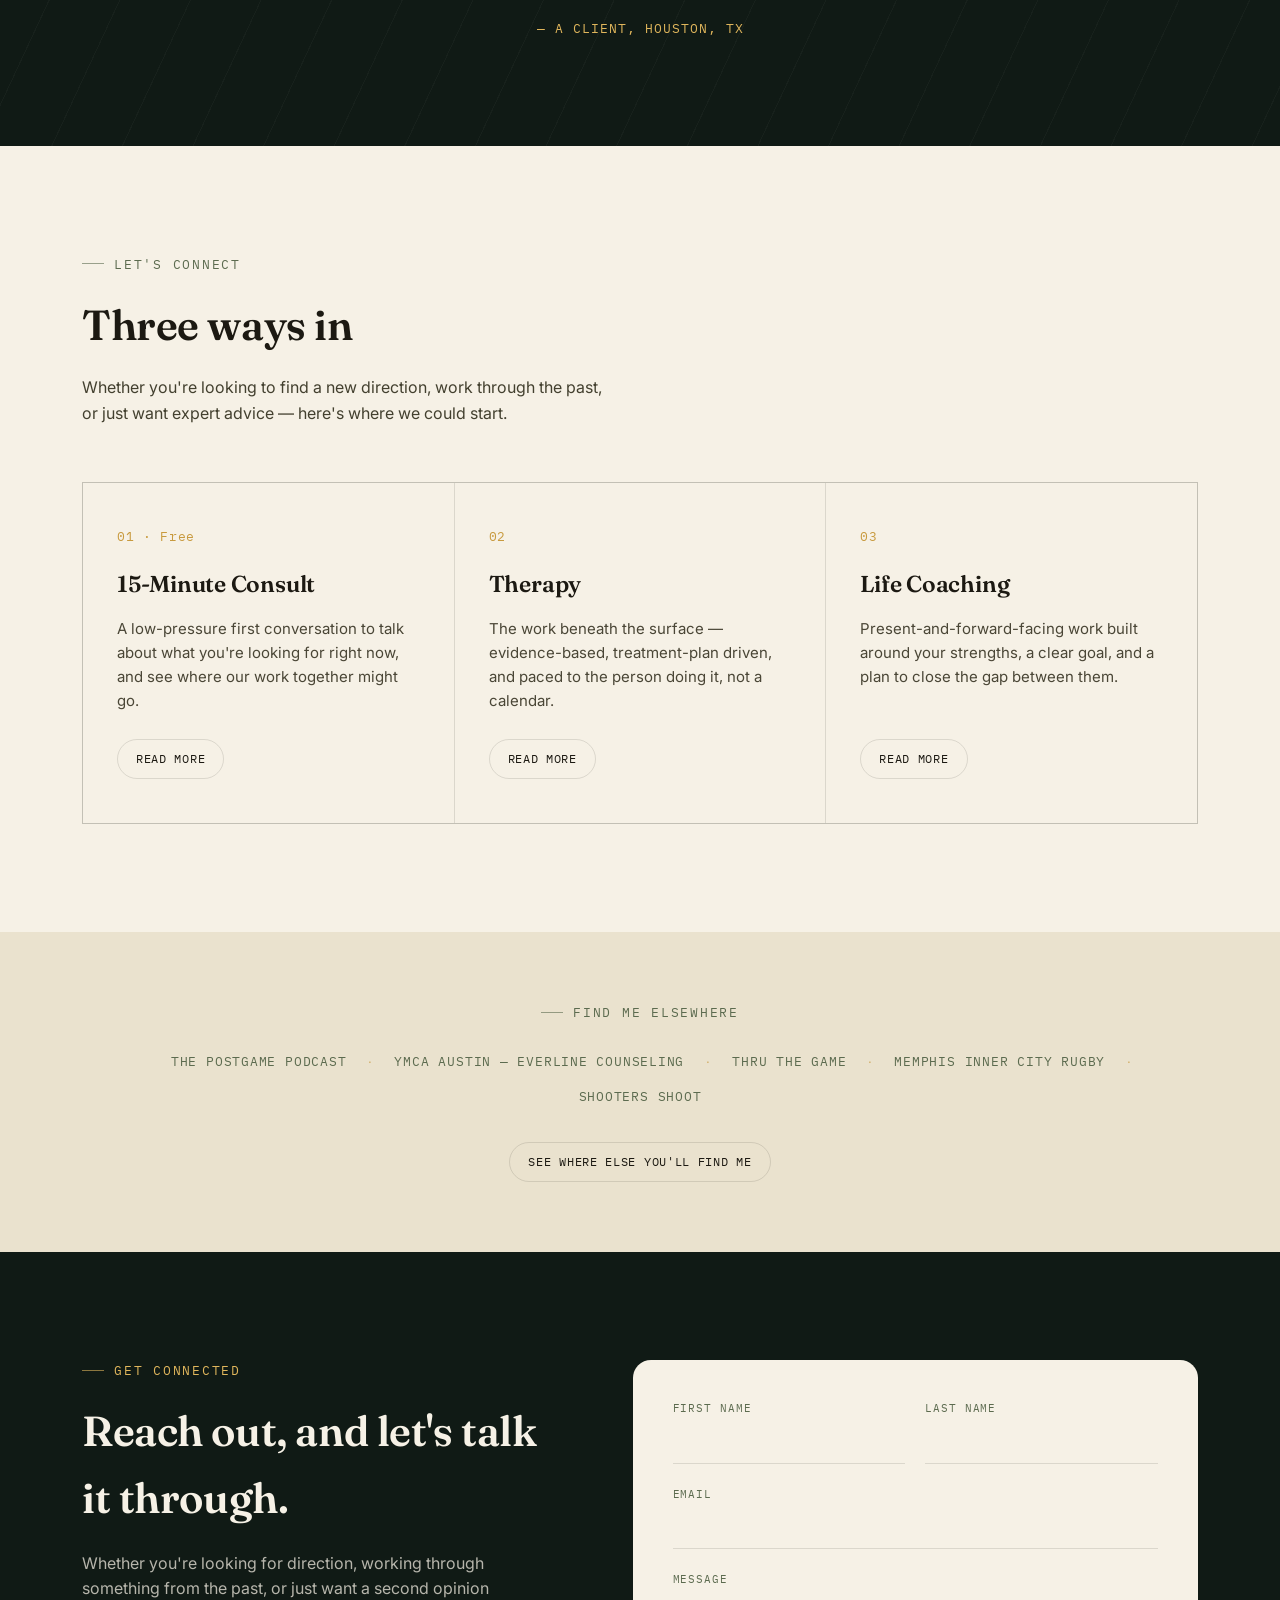
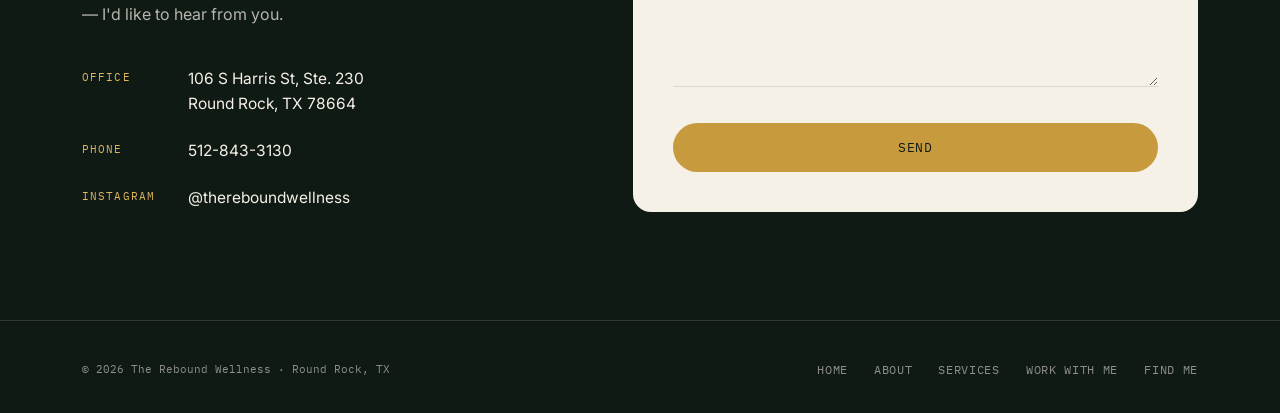
==== commit 839c3da2: "Update timeline: fully licensed now, add 2015 pro basketball career Co-Authored-By: Claude Sonnet 5 " ====
--- a/index.html
+++ b/index.html
@@ -93,7 +93,7 @@
         <div class="tl-item__rail"><div class="tl-item__dot"></div></div>
         <div>
           <div class="tl-item__title">First steps in mental health</div>
-          <p class="tl-item__body">Began working professionally with families and children navigating autism, across the Killeen and North Austin area.</p>
+          <p class="tl-item__body">Began working professionally with families and children navigating autism, across the Killeen and North Austin area — the same year she also played professional basketball in Langan, Germany.</p>
         </div>
       </div>
       <div class="tl-item">
@@ -117,7 +117,7 @@
         <div class="tl-item__rail"><div class="tl-item__dot"></div></div>
         <div>
           <div class="tl-item__title">Building The Rebound Wellness</div>
-          <p class="tl-item__body">Working toward full licensure while growing a private practice that combines life coaching and therapy — with a goal of joining insurance panels and, longer term, building free resources for anyone trying to find the right kind of support.</p>
+          <p class="tl-item__body">Now fully licensed, and growing a private practice that combines life coaching and therapy — with a goal of joining insurance panels and, longer term, building free resources for anyone trying to find the right kind of support.</p>
         </div>
       </div>
     </div>
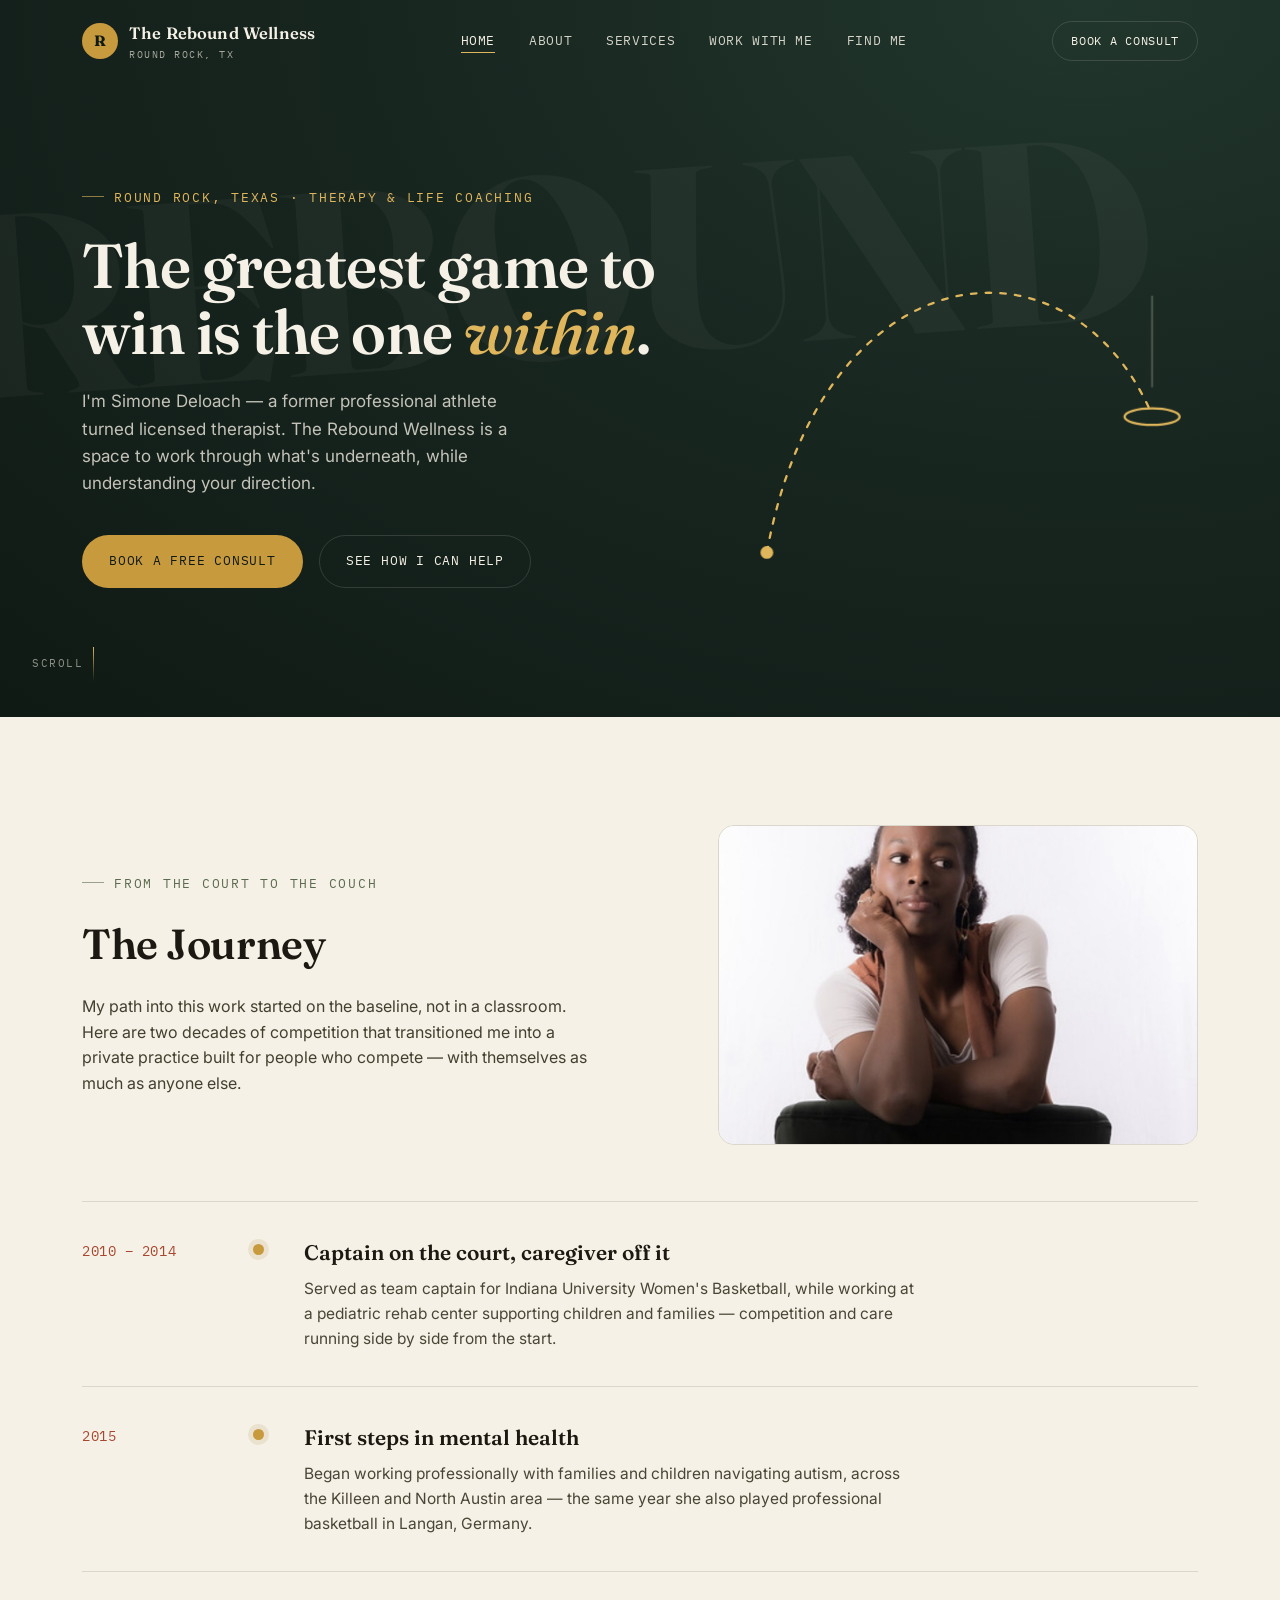
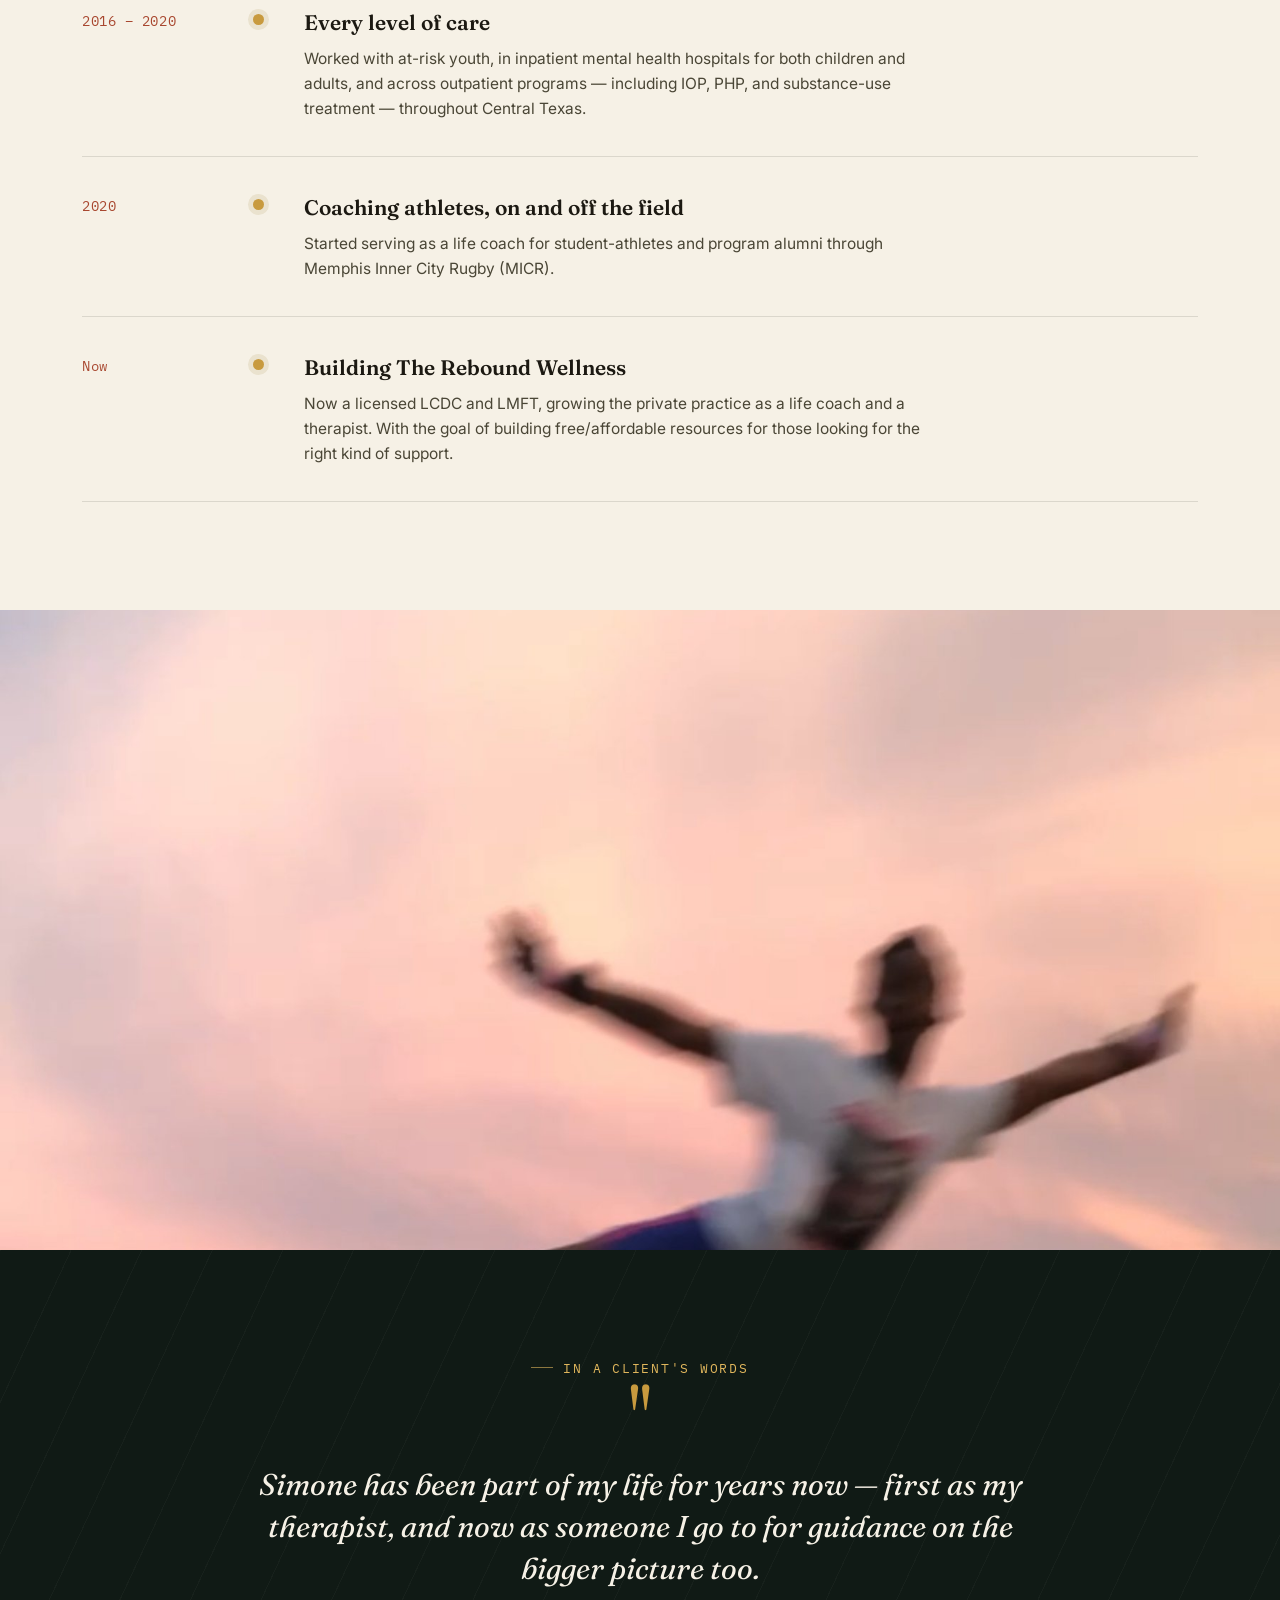
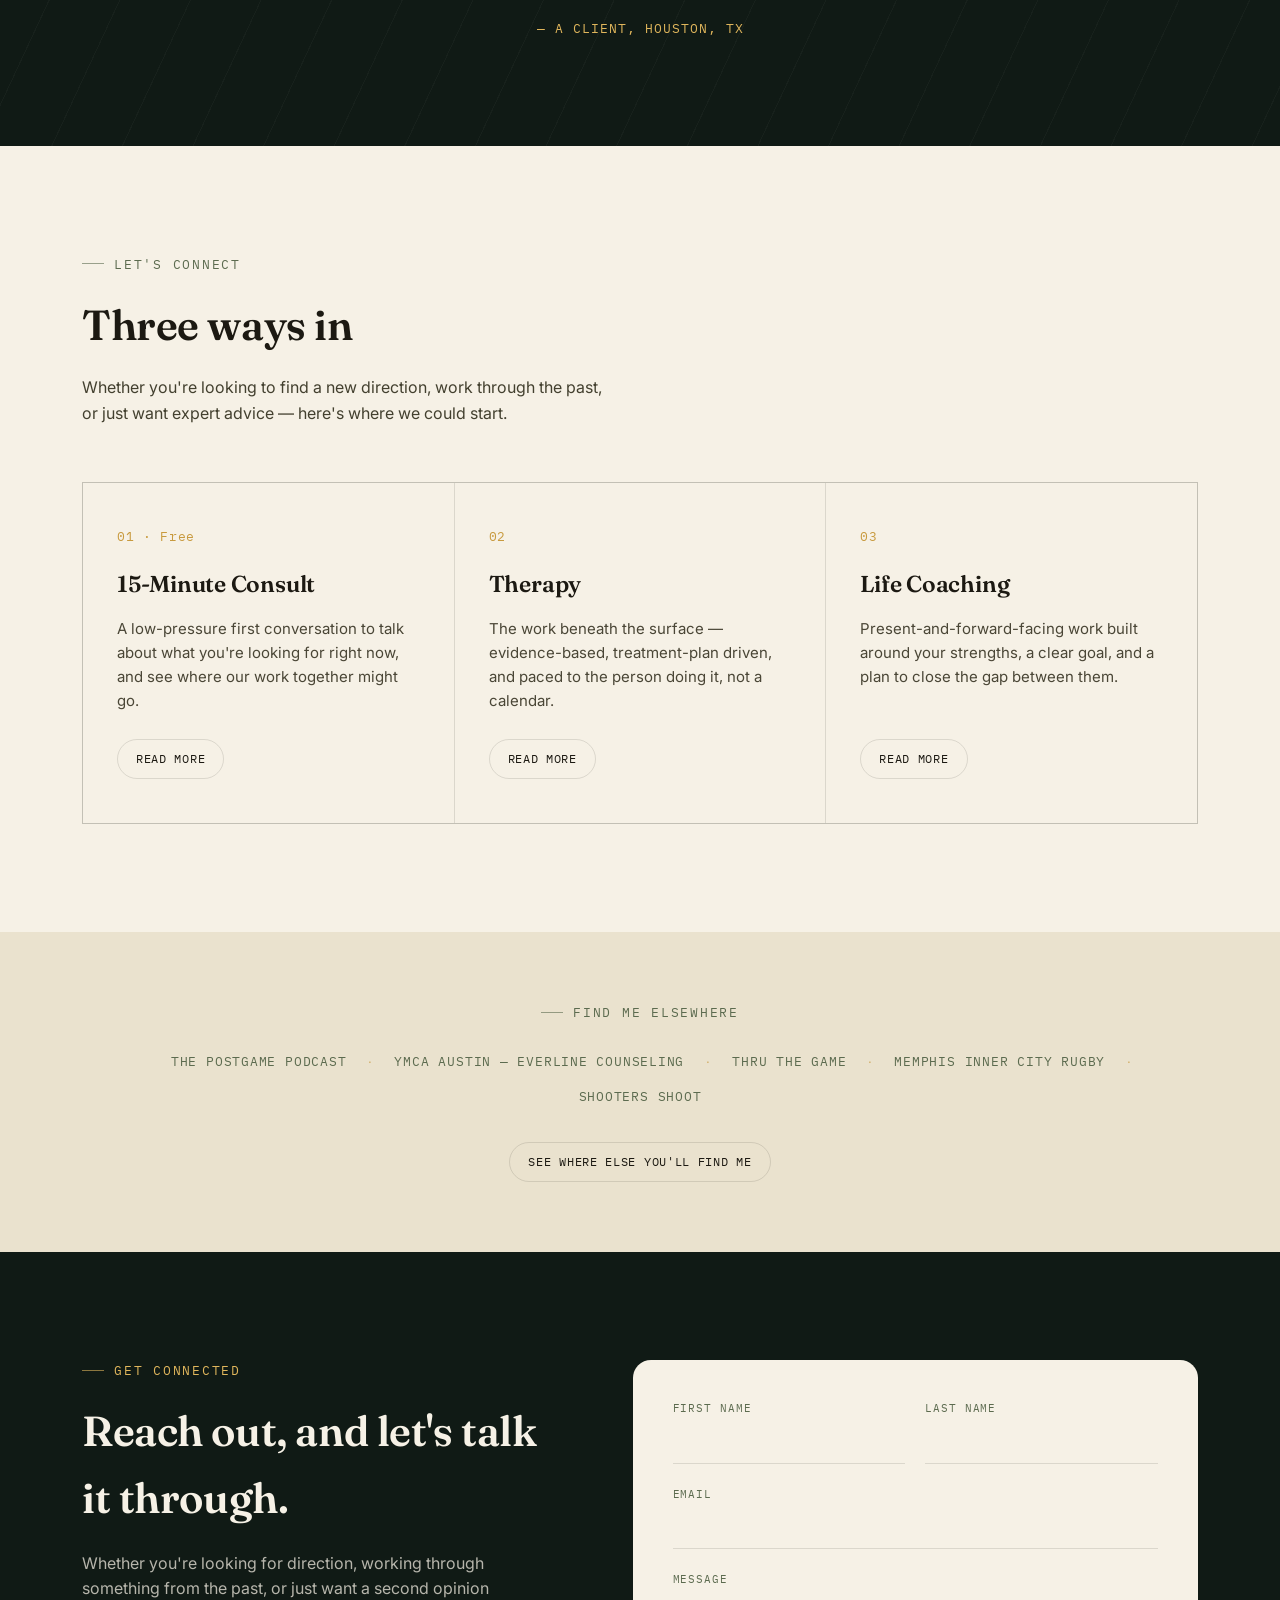
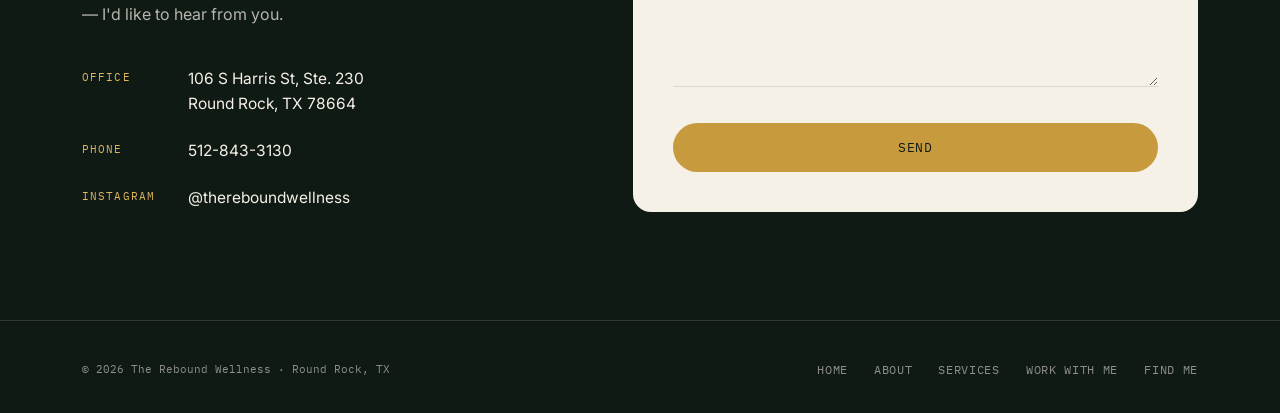
==== commit 0bc51040: "Specify LCDC and LMFT licenses in the timeline's Now entry Co-Authored-By: Claude Sonnet 5 <noreply@" ====
--- a/index.html
+++ b/index.html
@@ -117,7 +117,7 @@
         <div class="tl-item__rail"><div class="tl-item__dot"></div></div>
         <div>
           <div class="tl-item__title">Building The Rebound Wellness</div>
-          <p class="tl-item__body">Now fully licensed, and growing a private practice that combines life coaching and therapy — with a goal of joining insurance panels and, longer term, building free resources for anyone trying to find the right kind of support.</p>
+          <p class="tl-item__body">Now a licensed LCDC and LMFT, growing the private practice as a life coach and a therapist. With the goal of building free/affordable resources for those looking for the right kind of support.</p>
         </div>
       </div>
     </div>
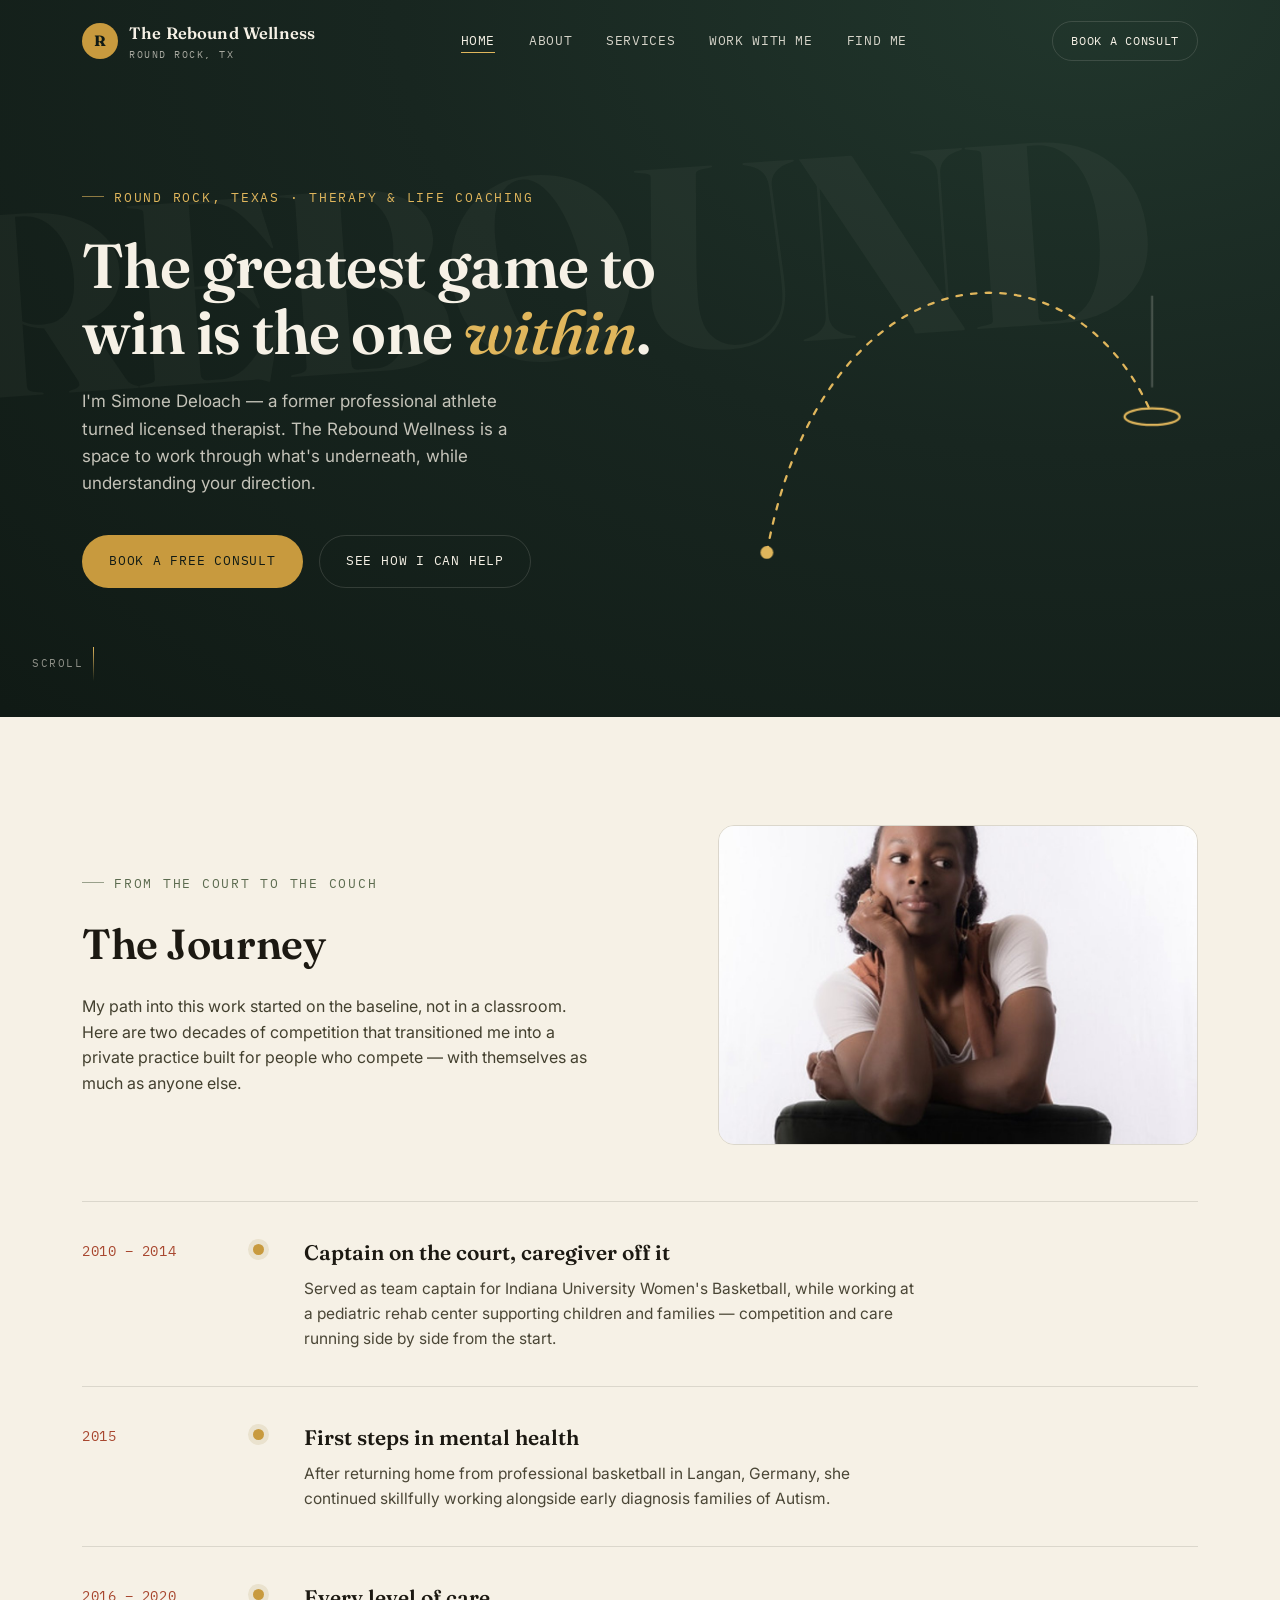
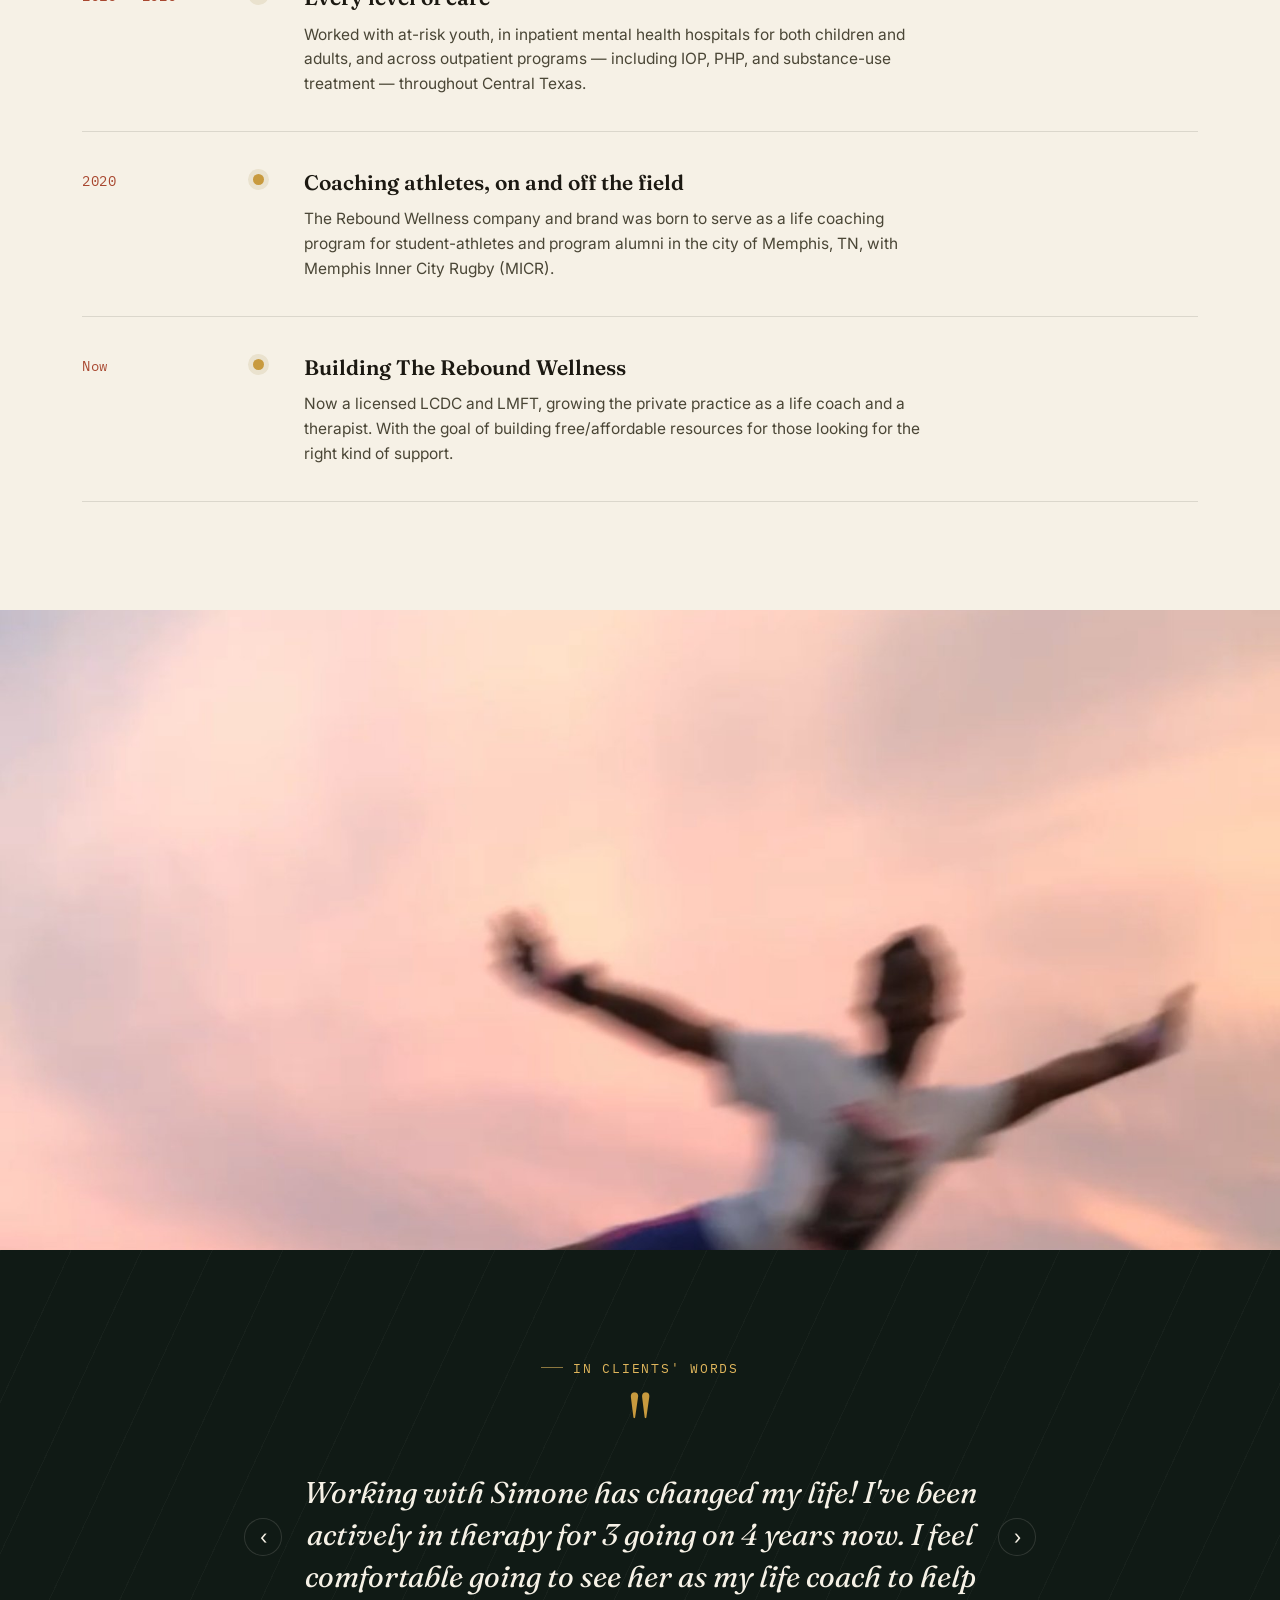
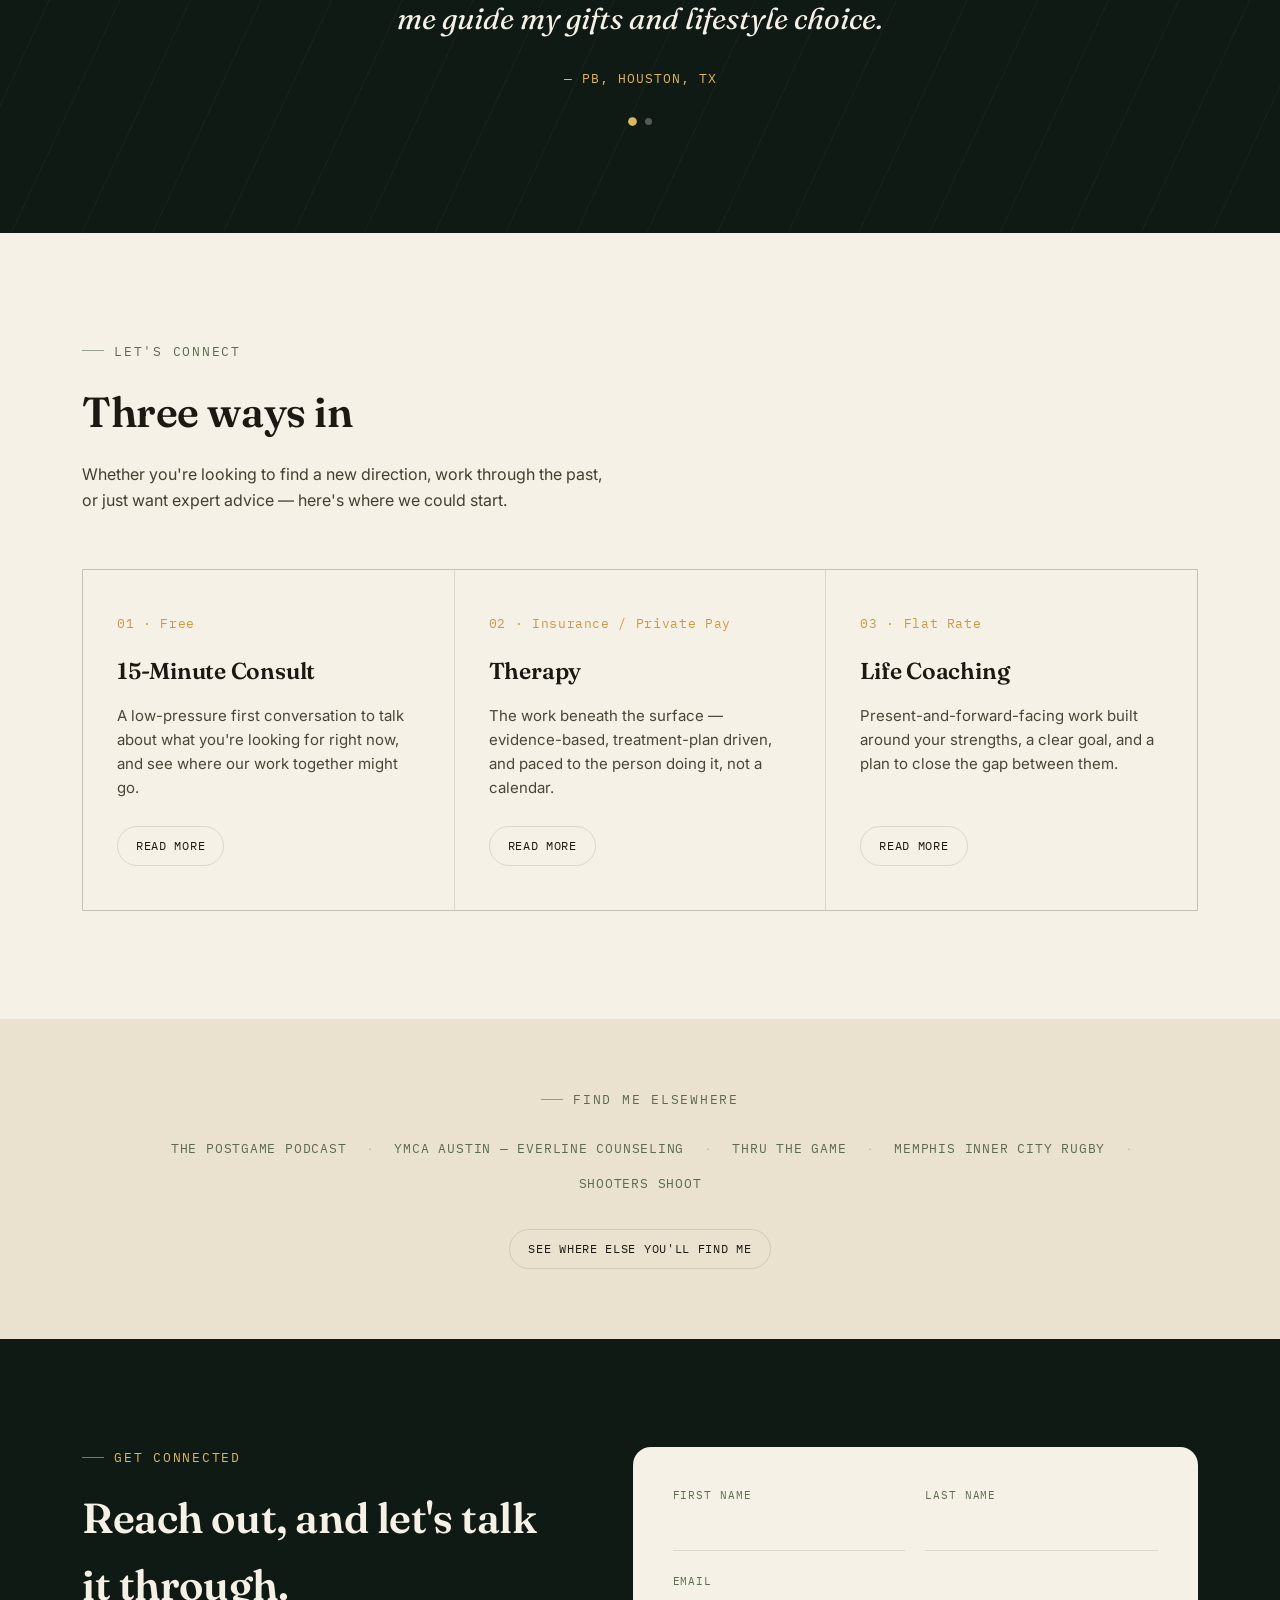
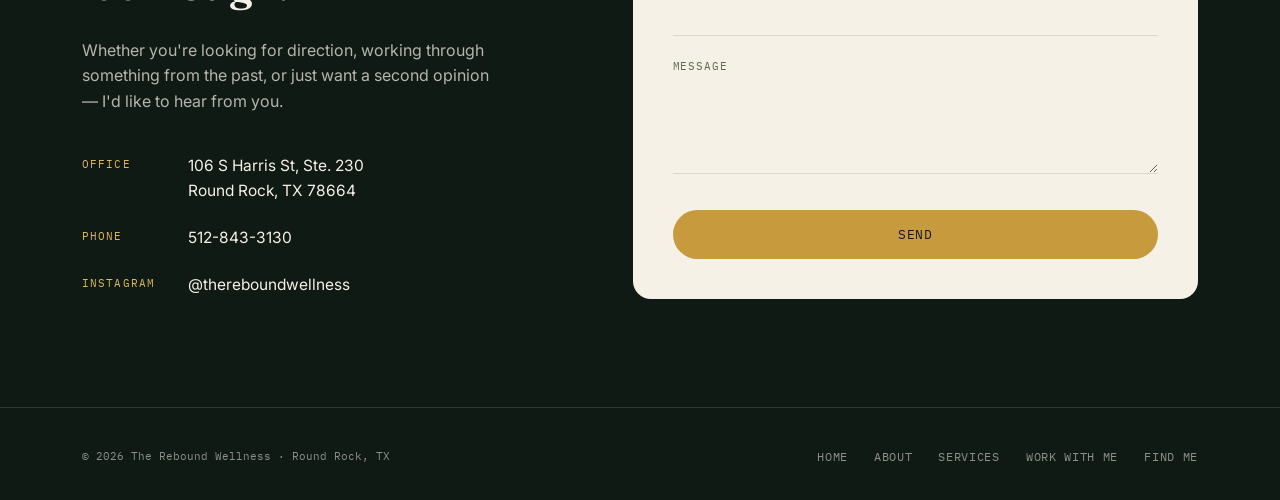
==== commit 6e91e46a: "Add testimonial carousel, rework 2015/2020 timeline copy, sync pricing labels - New testimonial caro" ====
--- a/index.html
+++ b/index.html
@@ -93,7 +93,7 @@
         <div class="tl-item__rail"><div class="tl-item__dot"></div></div>
         <div>
           <div class="tl-item__title">First steps in mental health</div>
-          <p class="tl-item__body">Began working professionally with families and children navigating autism, across the Killeen and North Austin area — the same year she also played professional basketball in Langan, Germany.</p>
+          <p class="tl-item__body">After returning home from professional basketball in Langan, Germany, she continued skillfully working alongside early diagnosis families of Autism.</p>
         </div>
       </div>
       <div class="tl-item">
@@ -109,7 +109,7 @@
         <div class="tl-item__rail"><div class="tl-item__dot"></div></div>
         <div>
           <div class="tl-item__title">Coaching athletes, on and off the field</div>
-          <p class="tl-item__body">Started serving as a life coach for student-athletes and program alumni through Memphis Inner City Rugby (MICR).</p>
+          <p class="tl-item__body">The Rebound Wellness company and brand was born to serve as a life coaching program for student-athletes and program alumni in the city of Memphis, TN, with Memphis Inner City Rugby (MICR).</p>
         </div>
       </div>
       <div class="tl-item">
@@ -131,10 +131,26 @@
 <section class="quote-band">
   <div class="wrap">
     <div class="quote-inner">
-      <div class="eyebrow eyebrow--gold eyebrow--center">In a Client's Words</div>
-      <div class="quote-mark">"</div>
-      <p class="quote-text">Simone has been part of my life for years now — first as my therapist, and now as someone I go to for guidance on the bigger picture too.</p>
-      <div class="quote-cite">— A client, Houston, TX</div>
+      <div class="eyebrow eyebrow--gold eyebrow--center">In Clients' Words</div>
+      <div class="quote-carousel" id="quoteCarousel">
+        <button class="quote-arrow quote-arrow--prev" id="quotePrev" type="button" aria-label="Previous testimonial">&#8249;</button>
+        <div class="quote-viewport">
+          <div class="quote-track" id="quoteTrack">
+            <div class="quote-slide">
+              <div class="quote-mark">"</div>
+              <p class="quote-text">Working with Simone has changed my life! I've been actively in therapy for 3 going on 4 years now. I feel comfortable going to see her as my life coach to help me guide my gifts and lifestyle choice.</p>
+              <div class="quote-cite">— PB, Houston, TX</div>
+            </div>
+            <div class="quote-slide">
+              <div class="quote-mark">"</div>
+              <p class="quote-text">Simone is my safe space and I'm able to be my most vulnerable self when I'm meeting with her.</p>
+              <div class="quote-cite">— NB, Memphis, TN</div>
+            </div>
+          </div>
+        </div>
+        <button class="quote-arrow quote-arrow--next" id="quoteNext" type="button" aria-label="Next testimonial">&#8250;</button>
+      </div>
+      <div class="quote-dots" id="quoteDots"></div>
     </div>
   </div>
 </section>
@@ -154,13 +170,13 @@
         <a href="services.html" class="btn btn--ghost-light btn--small">Read more</a>
       </div>
       <div class="service-card">
-        <div class="service-card__num">02</div>
+        <div class="service-card__num">02 · Insurance / Private Pay</div>
         <h3>Therapy</h3>
         <p>The work beneath the surface — evidence-based, treatment-plan driven, and paced to the person doing it, not a calendar.</p>
         <a href="services.html" class="btn btn--ghost-light btn--small">Read more</a>
       </div>
       <div class="service-card">
-        <div class="service-card__num">03</div>
+        <div class="service-card__num">03 · Flat Rate</div>
         <h3>Life Coaching</h3>
         <p>Present-and-forward-facing work built around your strengths, a clear goal, and a plan to close the gap between them.</p>
         <a href="services.html" class="btn btn--ghost-light btn--small">Read more</a>
--- a/styles.css
+++ b/styles.css
@@ -282,6 +282,32 @@
   margin-top: 28px; font-family: var(--font-mono); font-size:12.5px; letter-spacing:0.08em;
   text-transform:uppercase; color: var(--gold-bright);
 }
+
+.quote-carousel{ position:relative; margin-top:8px; }
+.quote-viewport{ overflow:hidden; }
+.quote-track{ display:flex; transition: transform 0.5s cubic-bezier(.4,.1,.2,1); }
+.quote-slide{ flex:0 0 100%; min-width:0; padding:0 48px; }
+.quote-arrow{
+  position:absolute; top:50%; transform:translateY(-50%); z-index:2;
+  width:38px; height:38px; border-radius:50%;
+  border:1px solid var(--line-on-dark); background: var(--court-deep); color: var(--bone);
+  font-size:20px; line-height:1; cursor:pointer;
+  display:flex; align-items:center; justify-content:center;
+  transition: border-color .25s ease, color .25s ease;
+}
+.quote-arrow:hover{ border-color: var(--gold-bright); color: var(--gold-bright); }
+.quote-arrow--prev{ left:-6px; }
+.quote-arrow--next{ right:-6px; }
+.quote-arrow[hidden]{ display:none; }
+.quote-dots{ display:flex; justify-content:center; gap:9px; margin-top:30px; }
+.quote-dots[hidden]{ display:none; }
+.quote-dot{
+  width:7px; height:7px; padding:0; border-radius:50%; border:none;
+  background: rgba(246,241,230,0.3); cursor:pointer;
+  transition: background .25s ease, transform .25s ease;
+}
+.quote-dot:hover{ background: rgba(246,241,230,0.55); }
+.quote-dot.is-active{ background: var(--gold-bright); transform:scale(1.25); }
 
 /* ---------- SERVICES ---------- */
 .services{ background: var(--bone); }
@@ -457,6 +483,9 @@
   .wrap{ padding:0 22px; }
   section{ padding: 78px 0; }
   .journey__photo{ height: 220px; }
+  .quote-slide{ padding:0 30px; }
+  .quote-arrow{ width:32px; height:32px; font-size:17px; left:-2px; }
+  .quote-arrow--next{ right:-2px; left:auto; }
   .action-photo{ height: 46vh; }
   .hero{ padding:150px 0 90px; }
   .page-hero{ padding:140px 0 64px; }
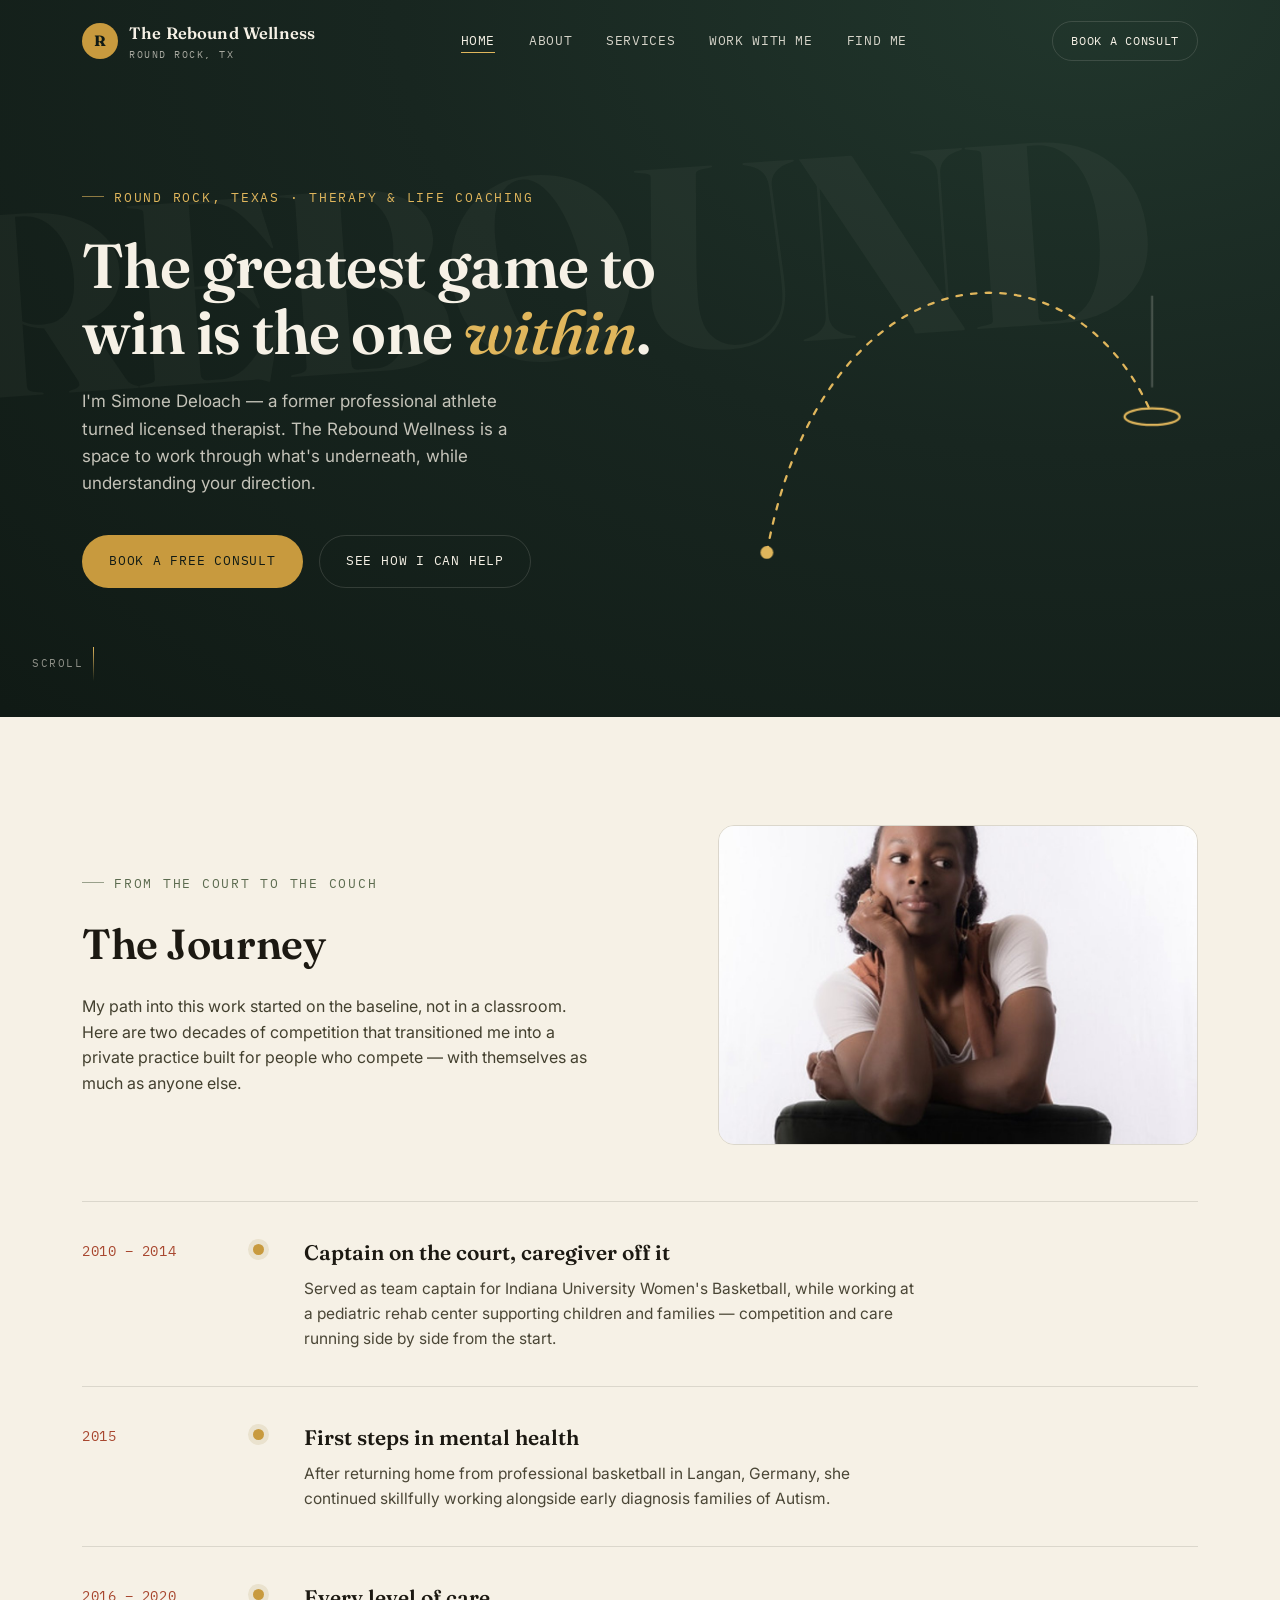
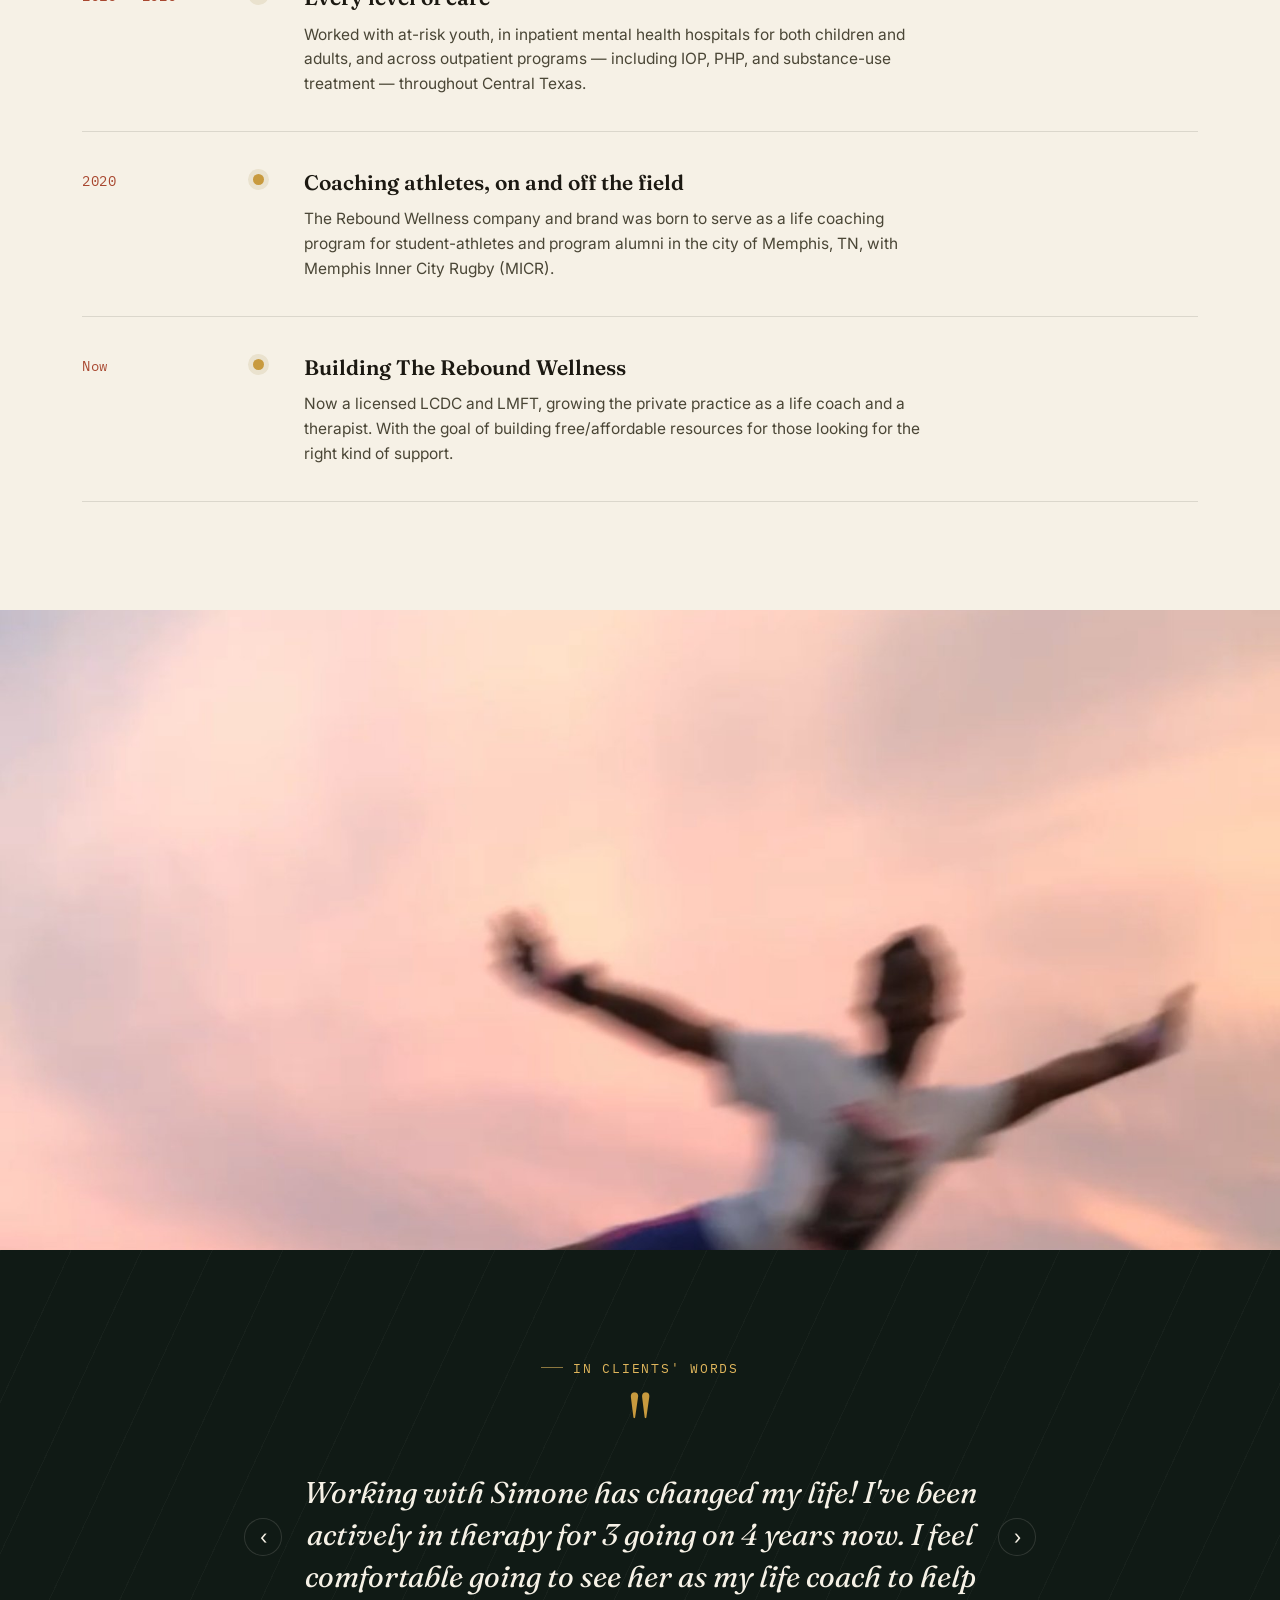
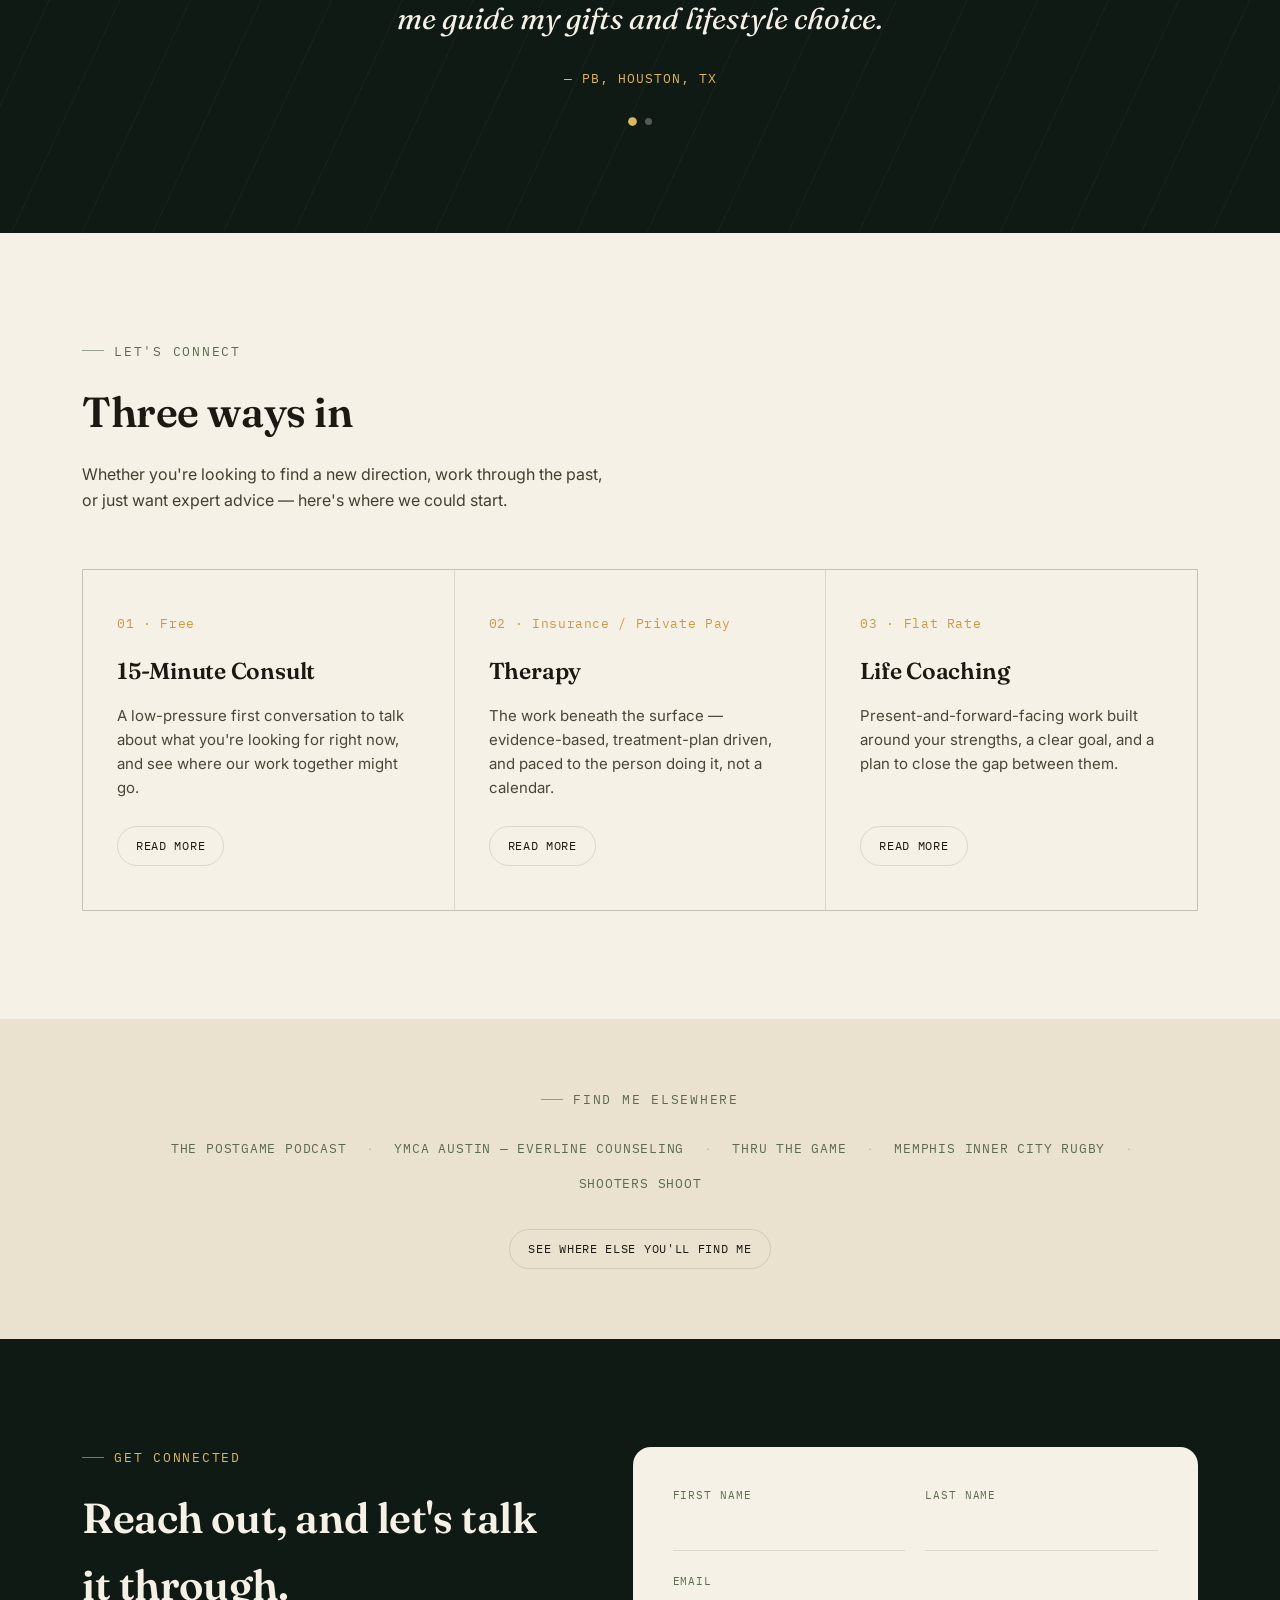
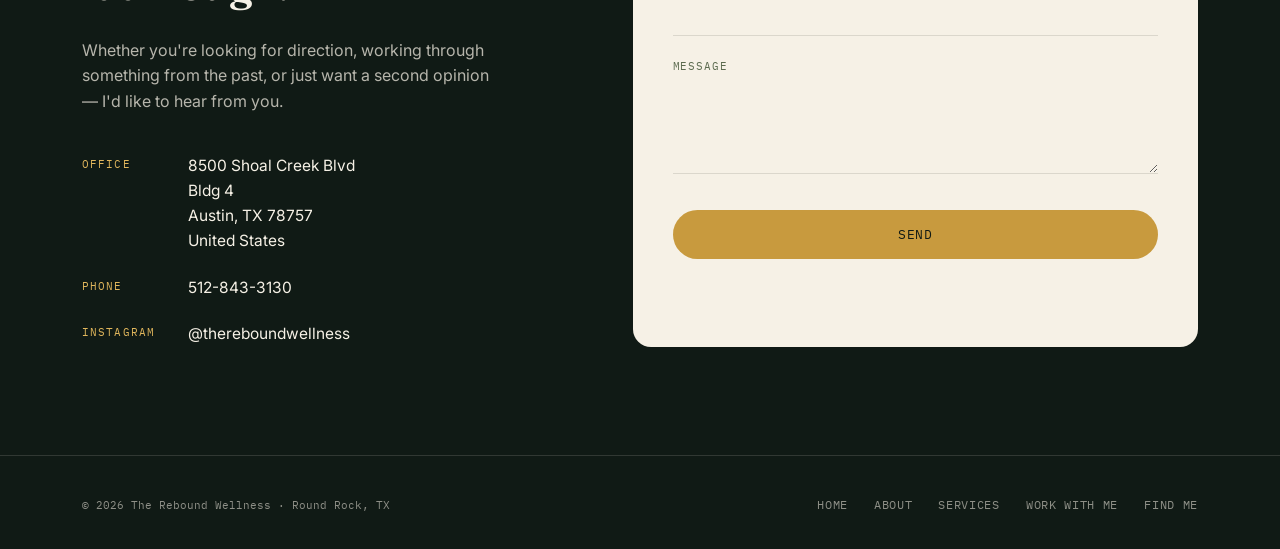
==== commit b32d0d7f: "Update office address to Austin location Co-Authored-By: Claude Sonnet 5 <noreply@anthropic.com>" ====
--- a/index.html
+++ b/index.html
@@ -208,7 +208,7 @@
       <div class="contact__info">
         <div class="contact__info-item">
           <div class="contact__info-label">Office</div>
-          <div class="contact__info-value">106 S Harris St, Ste. 230<br>Round Rock, TX 78664</div>
+          <div class="contact__info-value">8500 Shoal Creek Blvd<br>Bldg 4<br>Austin, TX 78757<br>United States</div>
         </div>
         <div class="contact__info-item">
           <div class="contact__info-label">Phone</div>
--- a/styles.css
+++ b/styles.css
@@ -344,6 +344,7 @@
 .spotlight__title{ display:flex; align-items:center; gap:16px; flex-wrap:wrap; margin-bottom:14px; }
 .spotlight__title h3{ margin-bottom:0; }
 .spotlight__logo{ height:28px; width:auto; display:block; }
+.spotlight__logo--micr{ height:44px; }
 
 /* ---------- NOTICE CARD (full Good Faith Estimate section) ---------- */
 .notice{ background: var(--bone); }
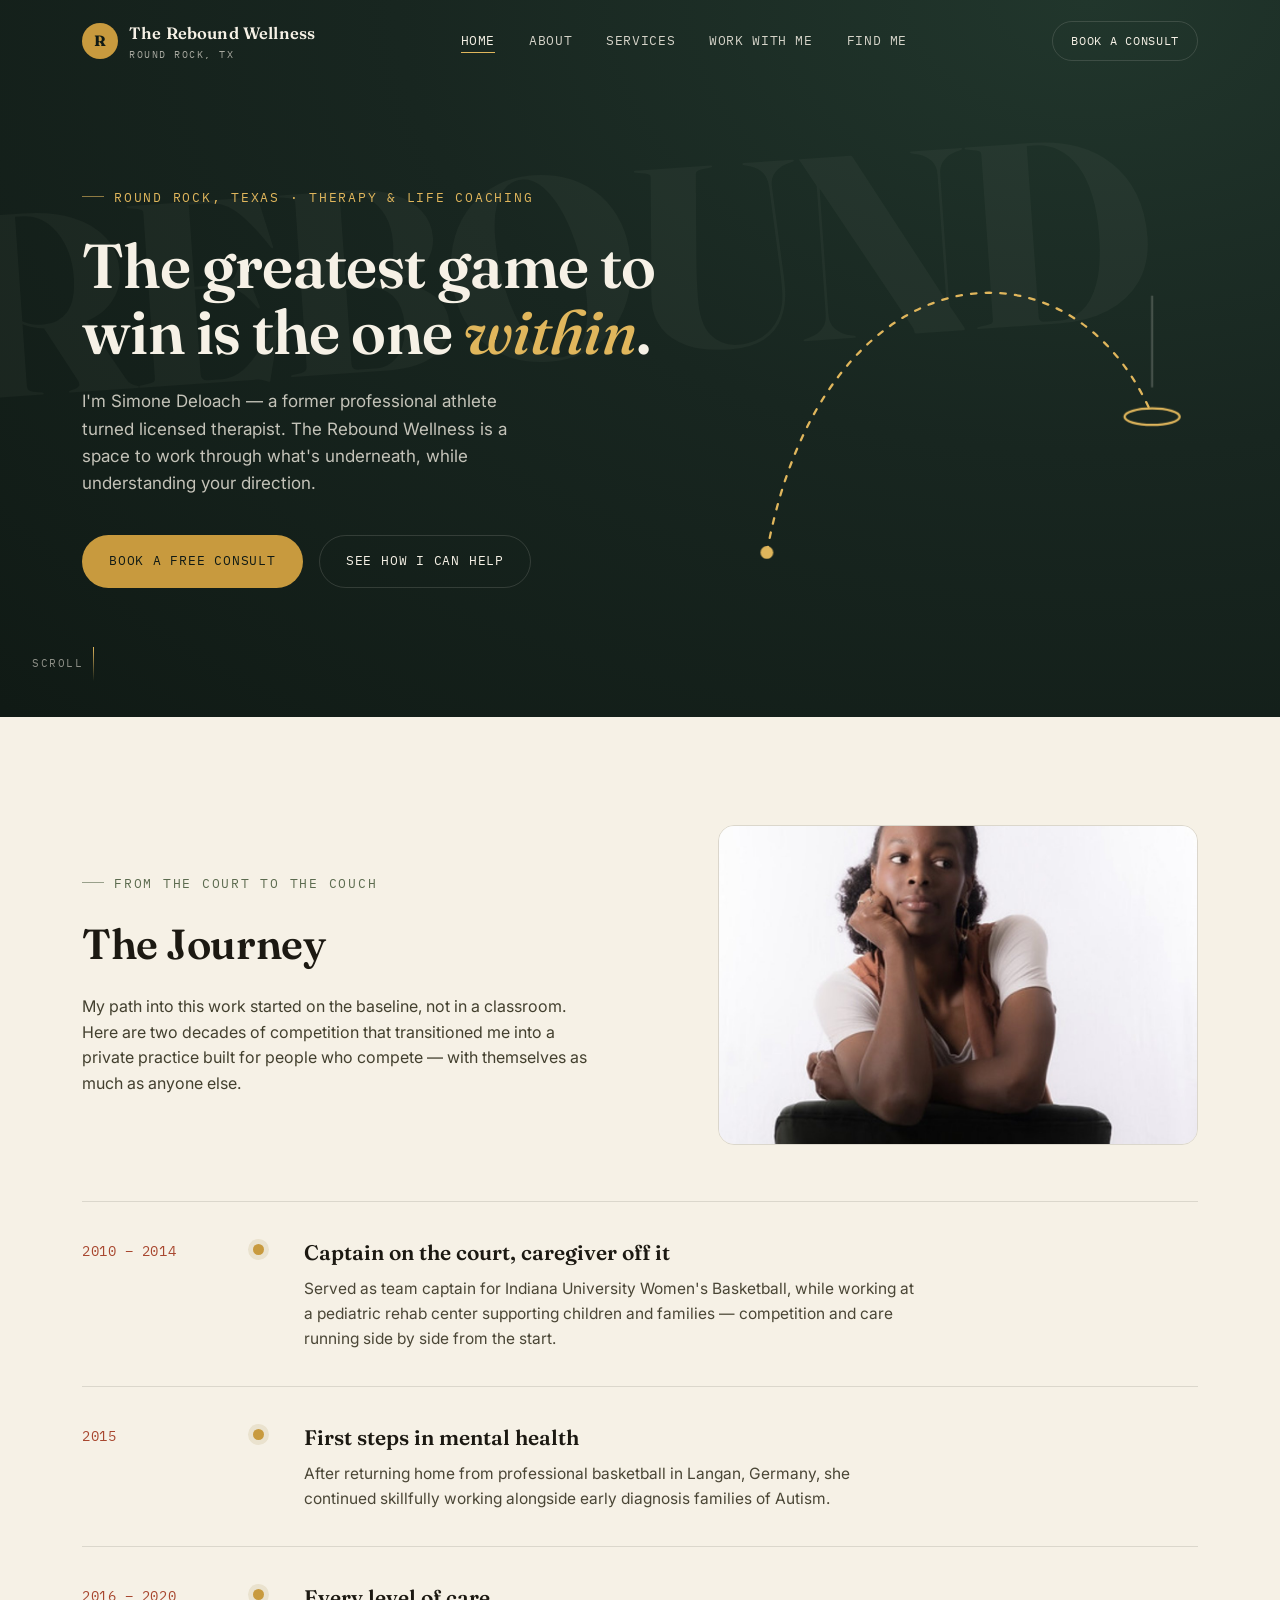
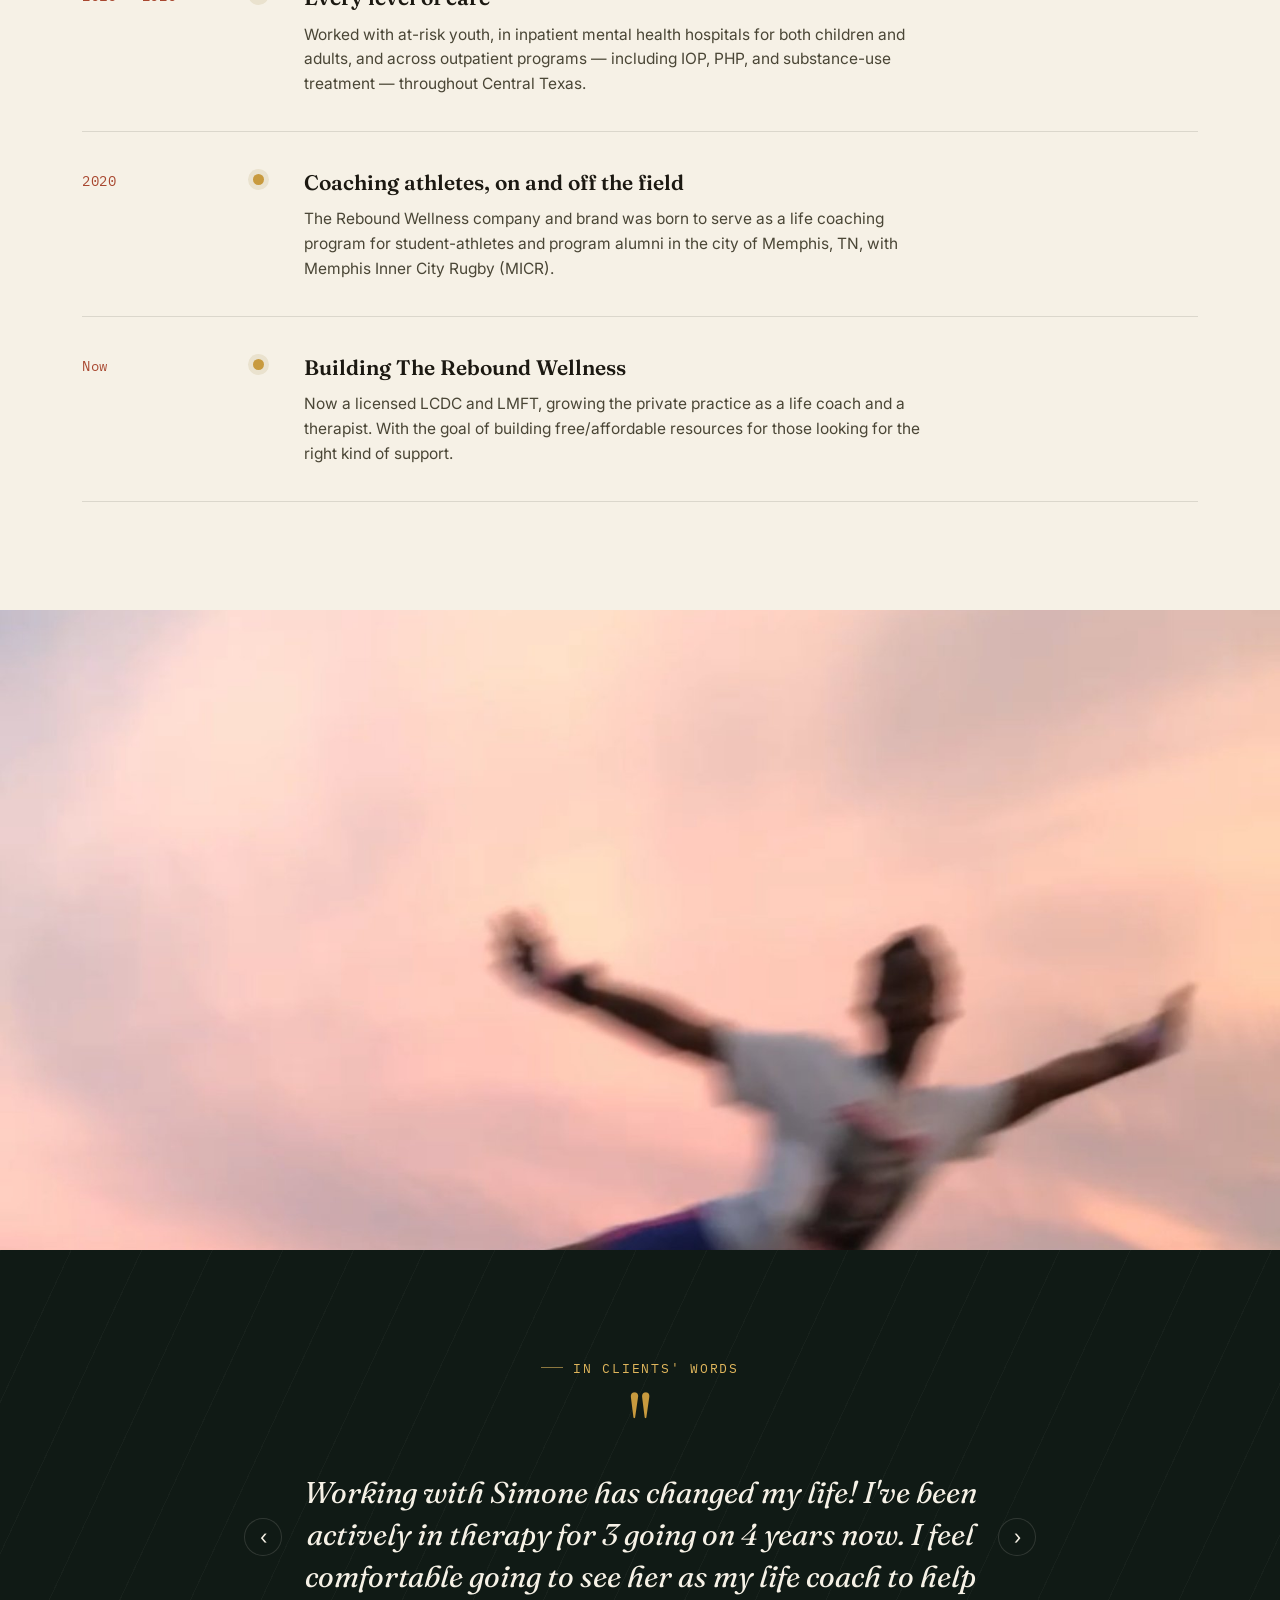
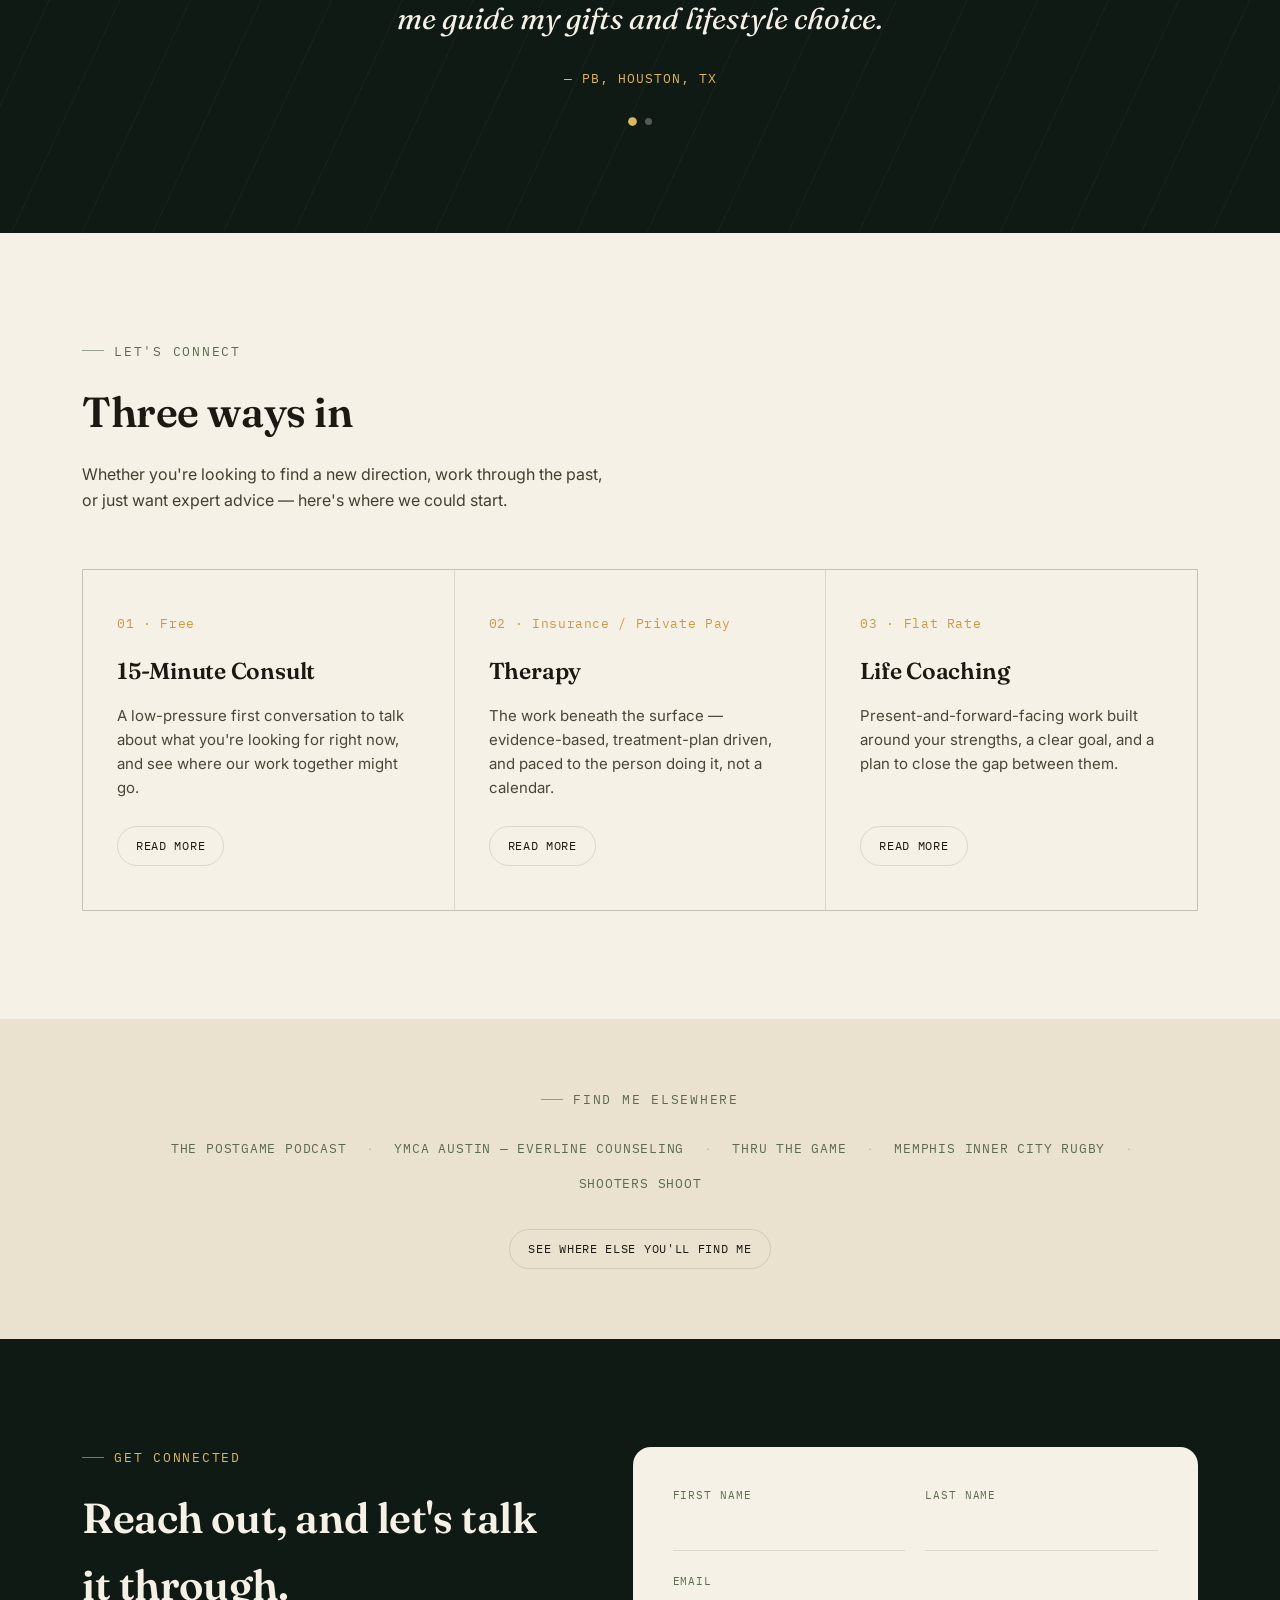
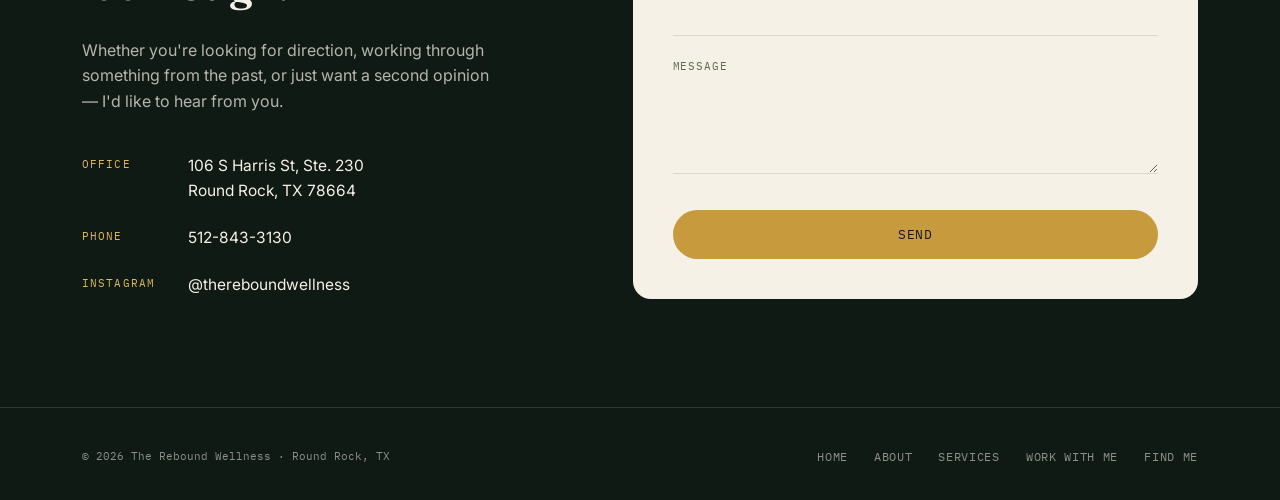
==== commit 401a8012: "Revert office address back to Round Rock Co-Authored-By: Claude Sonnet 5 <noreply@anthropic.com>" ====
--- a/index.html
+++ b/index.html
@@ -208,7 +208,7 @@
       <div class="contact__info">
         <div class="contact__info-item">
           <div class="contact__info-label">Office</div>
-          <div class="contact__info-value">8500 Shoal Creek Blvd<br>Bldg 4<br>Austin, TX 78757<br>United States</div>
+          <div class="contact__info-value">106 S Harris St, Ste. 230<br>Round Rock, TX 78664</div>
         </div>
         <div class="contact__info-item">
           <div class="contact__info-label">Phone</div>
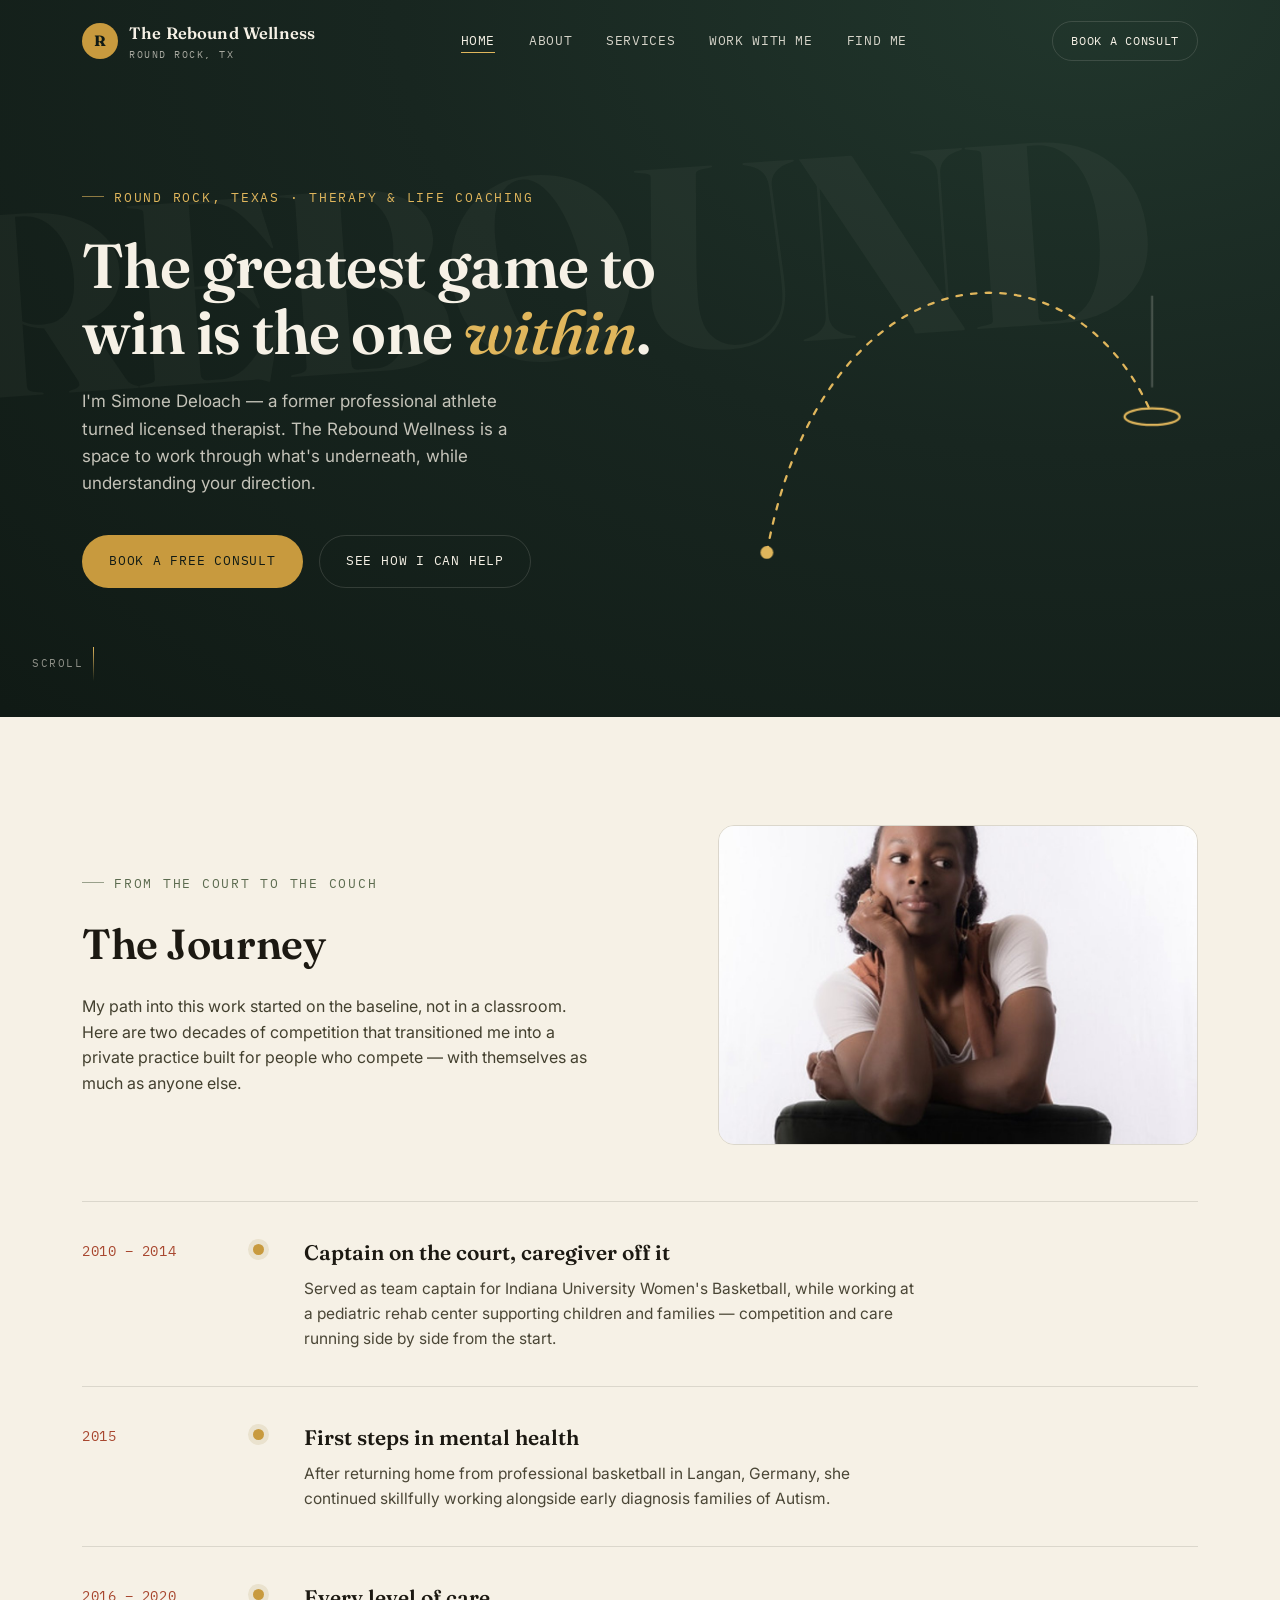
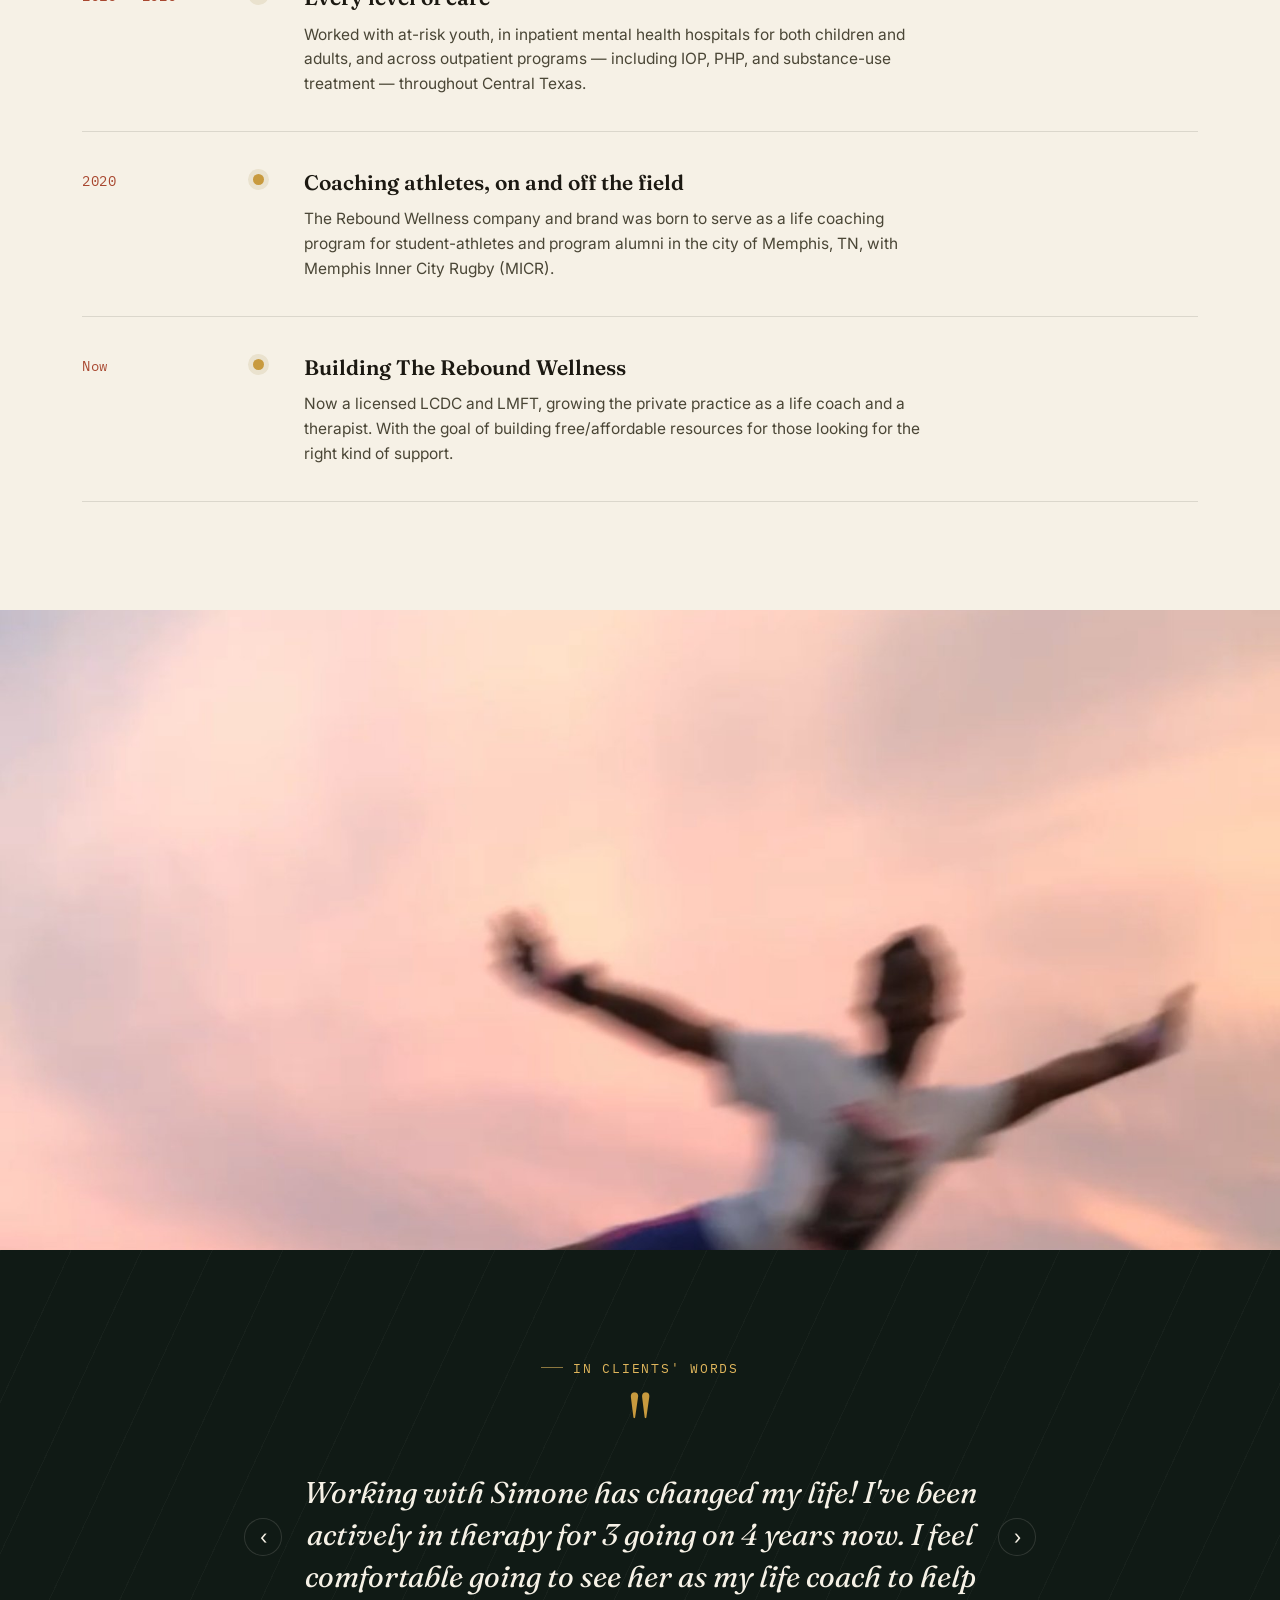
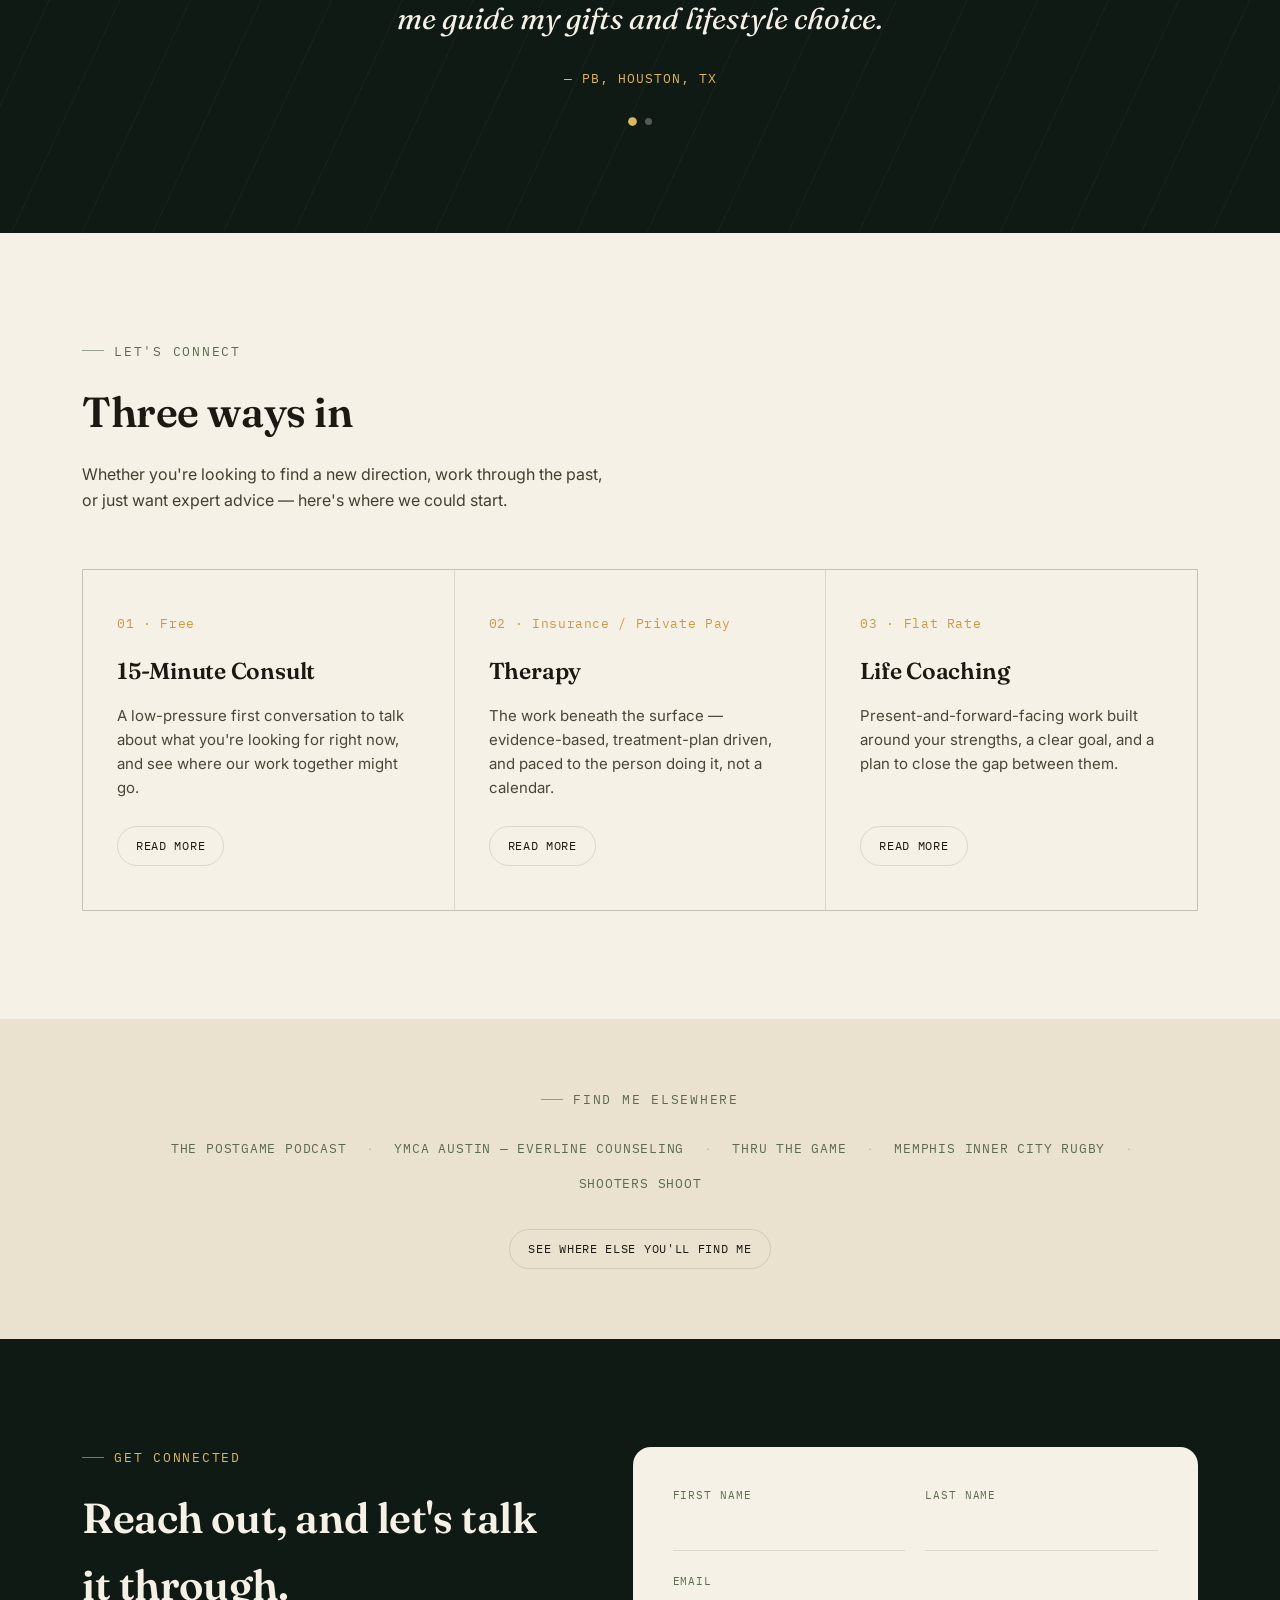
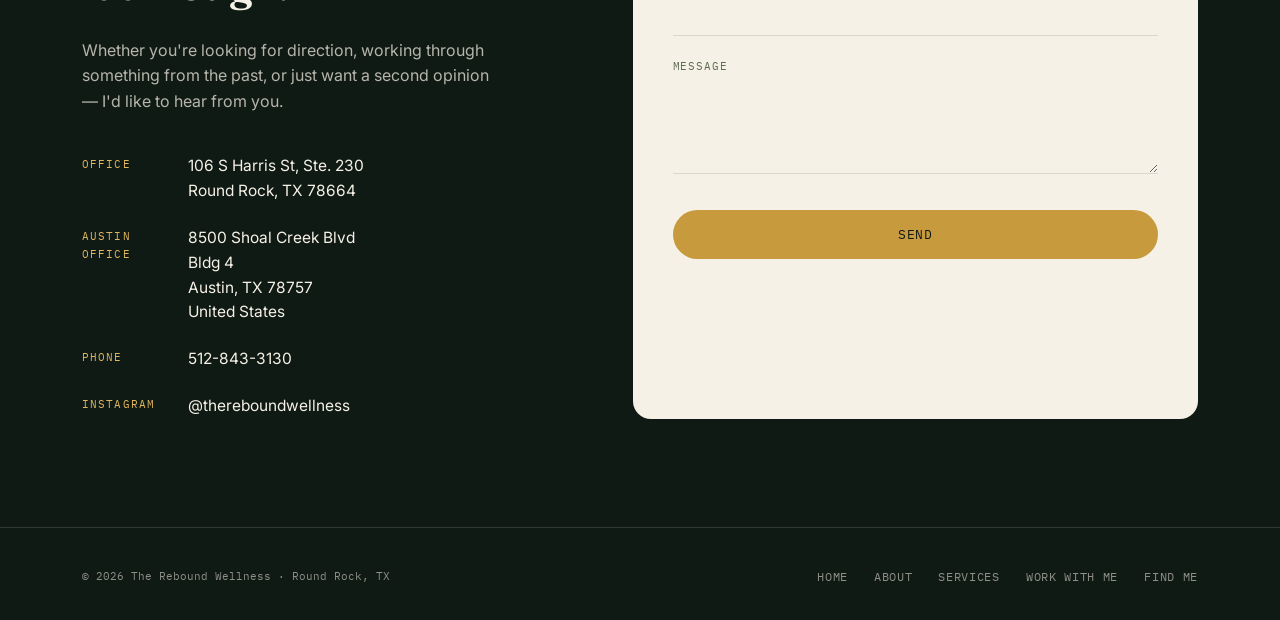
==== commit b4cd05de: "Add Austin office address alongside Round Rock Co-Authored-By: Claude Sonnet 5 <noreply@anthropic.co" ====
--- a/index.html
+++ b/index.html
@@ -211,6 +211,10 @@
           <div class="contact__info-value">106 S Harris St, Ste. 230<br>Round Rock, TX 78664</div>
         </div>
         <div class="contact__info-item">
+          <div class="contact__info-label">Austin Office</div>
+          <div class="contact__info-value">8500 Shoal Creek Blvd<br>Bldg 4<br>Austin, TX 78757<br>United States</div>
+        </div>
+        <div class="contact__info-item">
           <div class="contact__info-label">Phone</div>
           <div class="contact__info-value"><a href="tel:5128433130">512-843-3130</a></div>
         </div>
